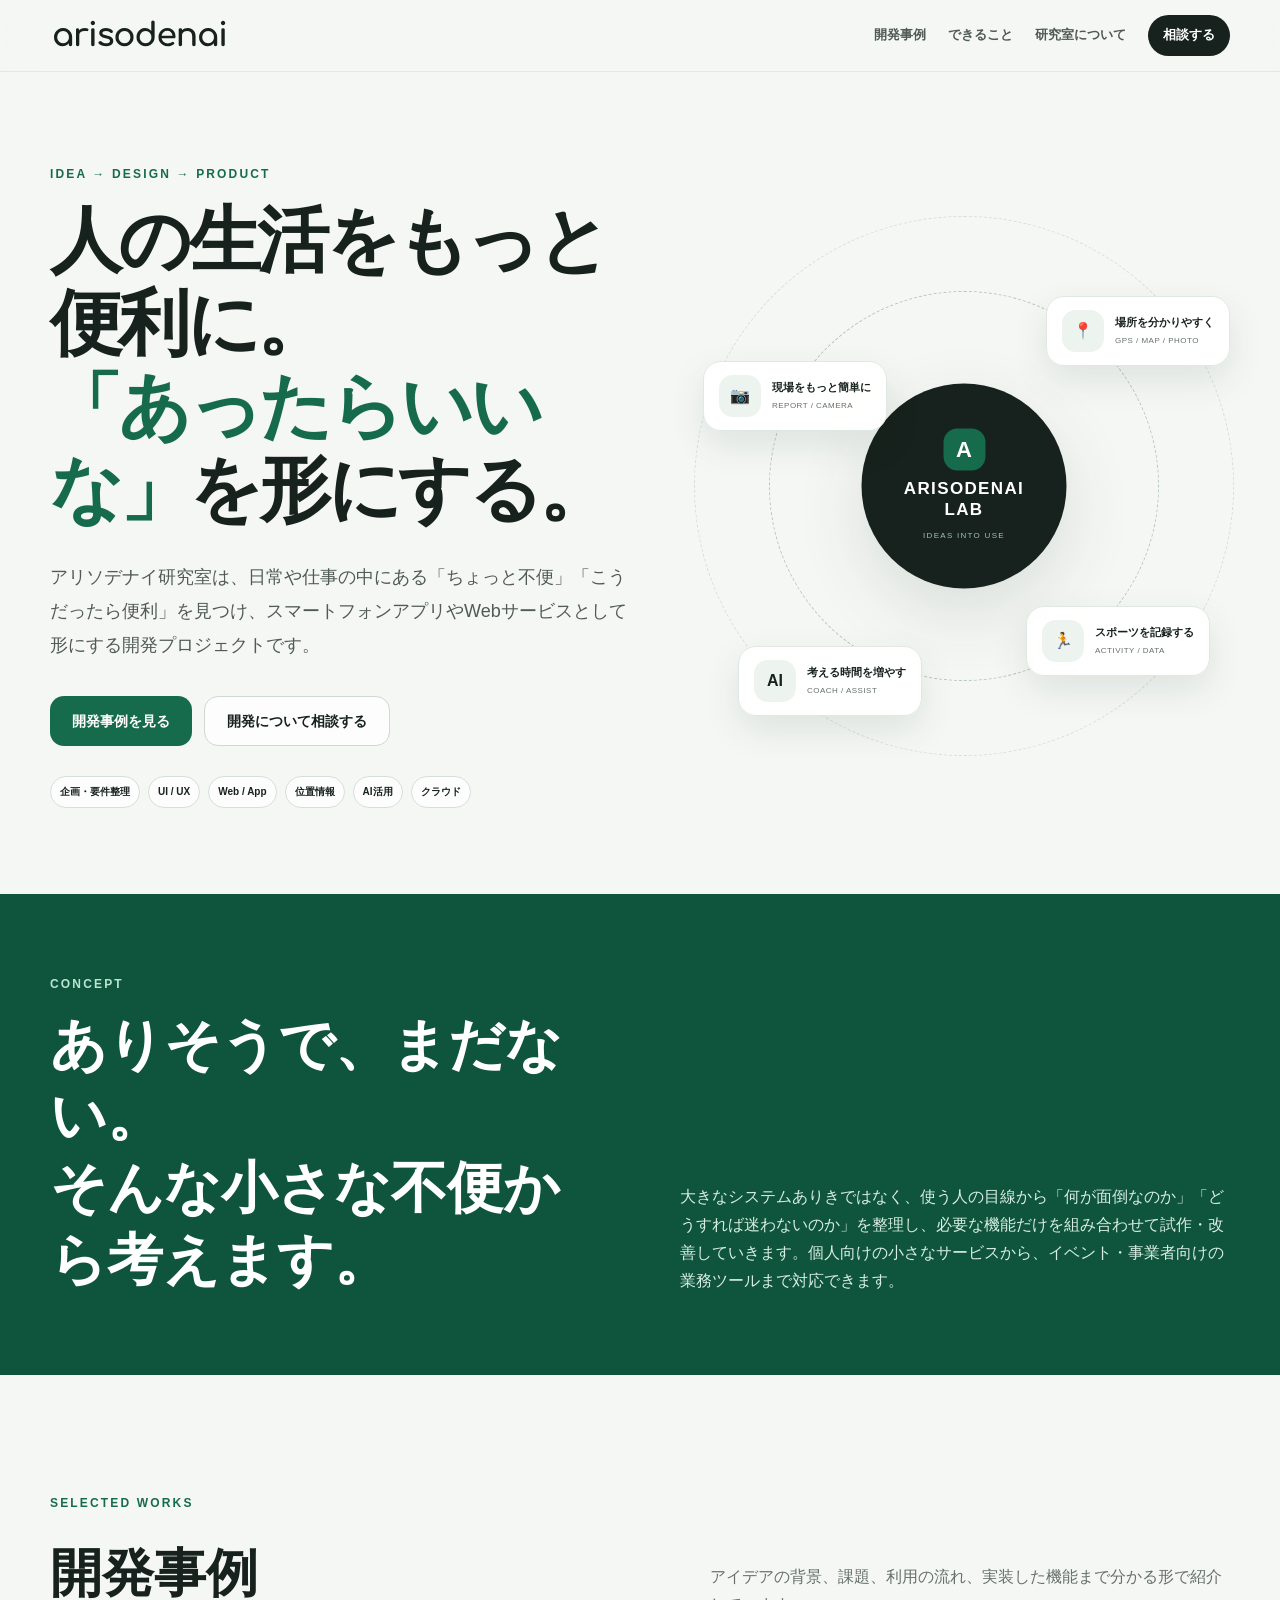
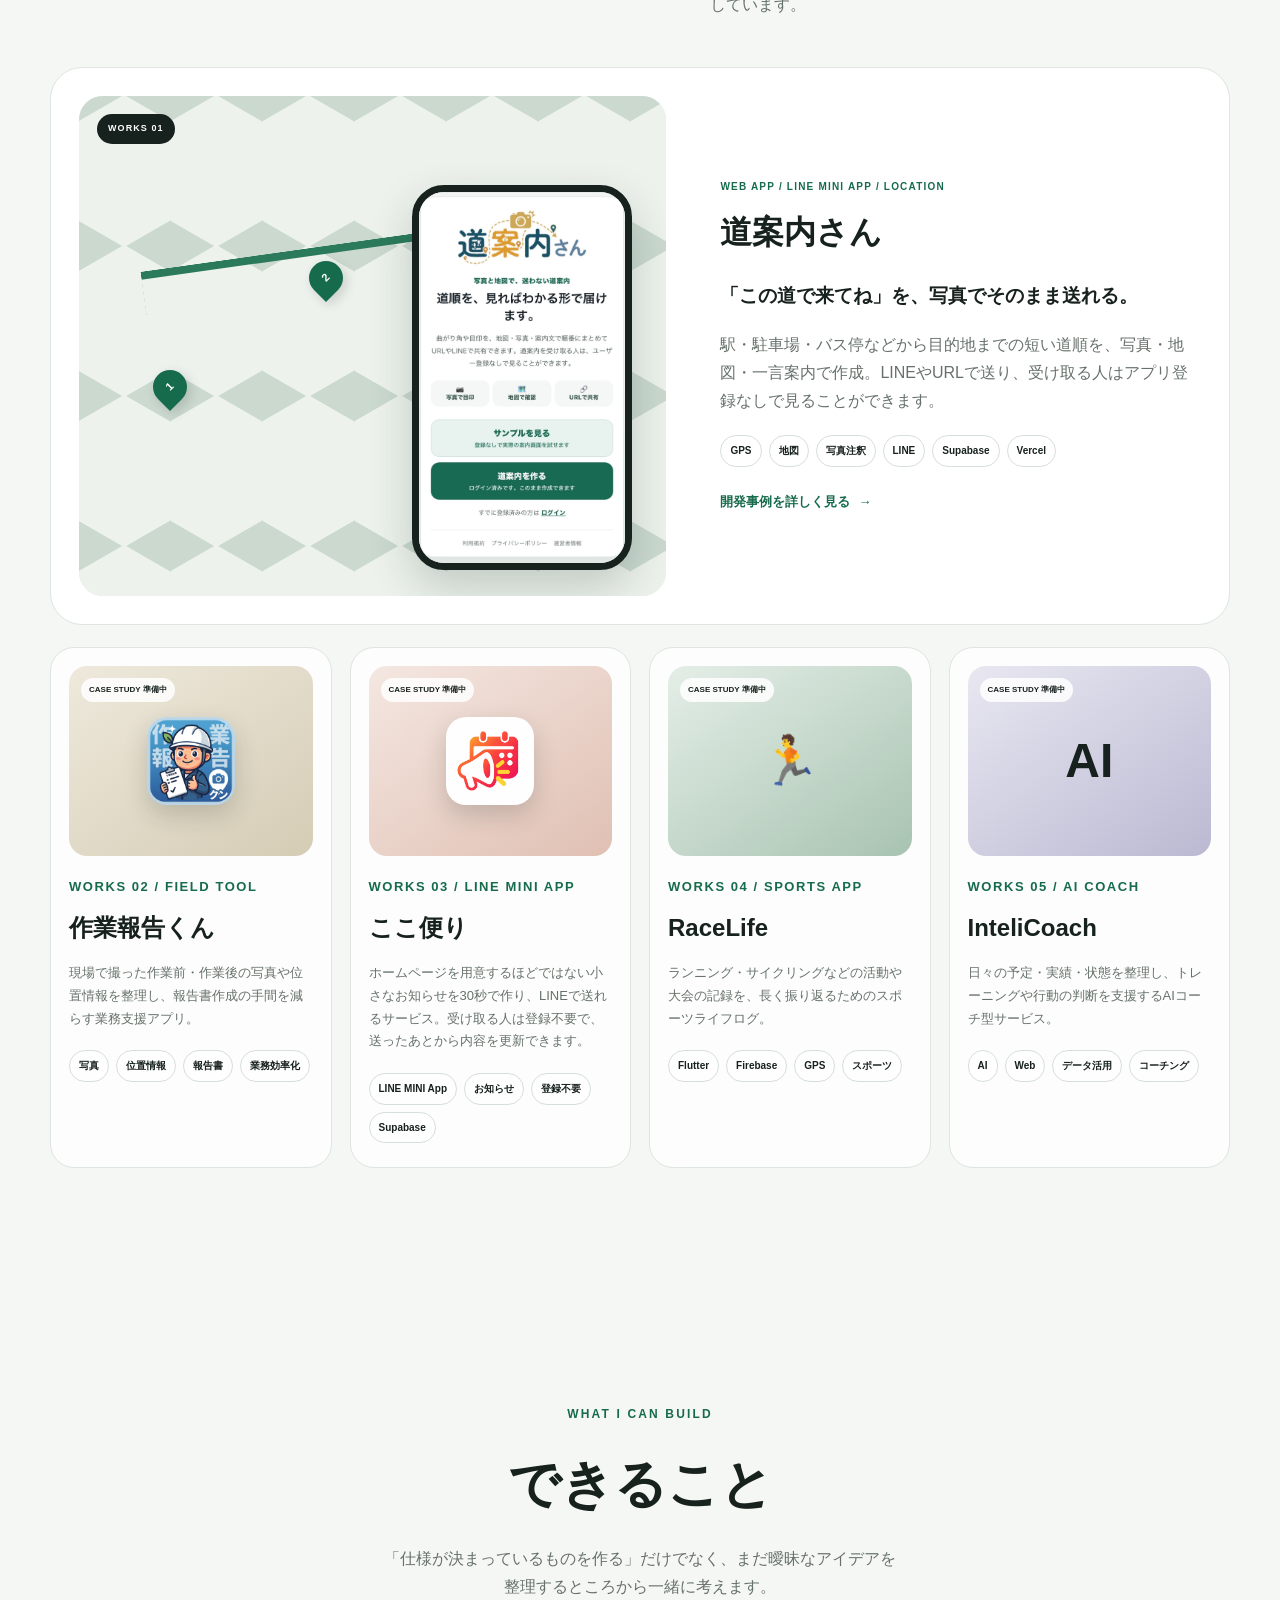
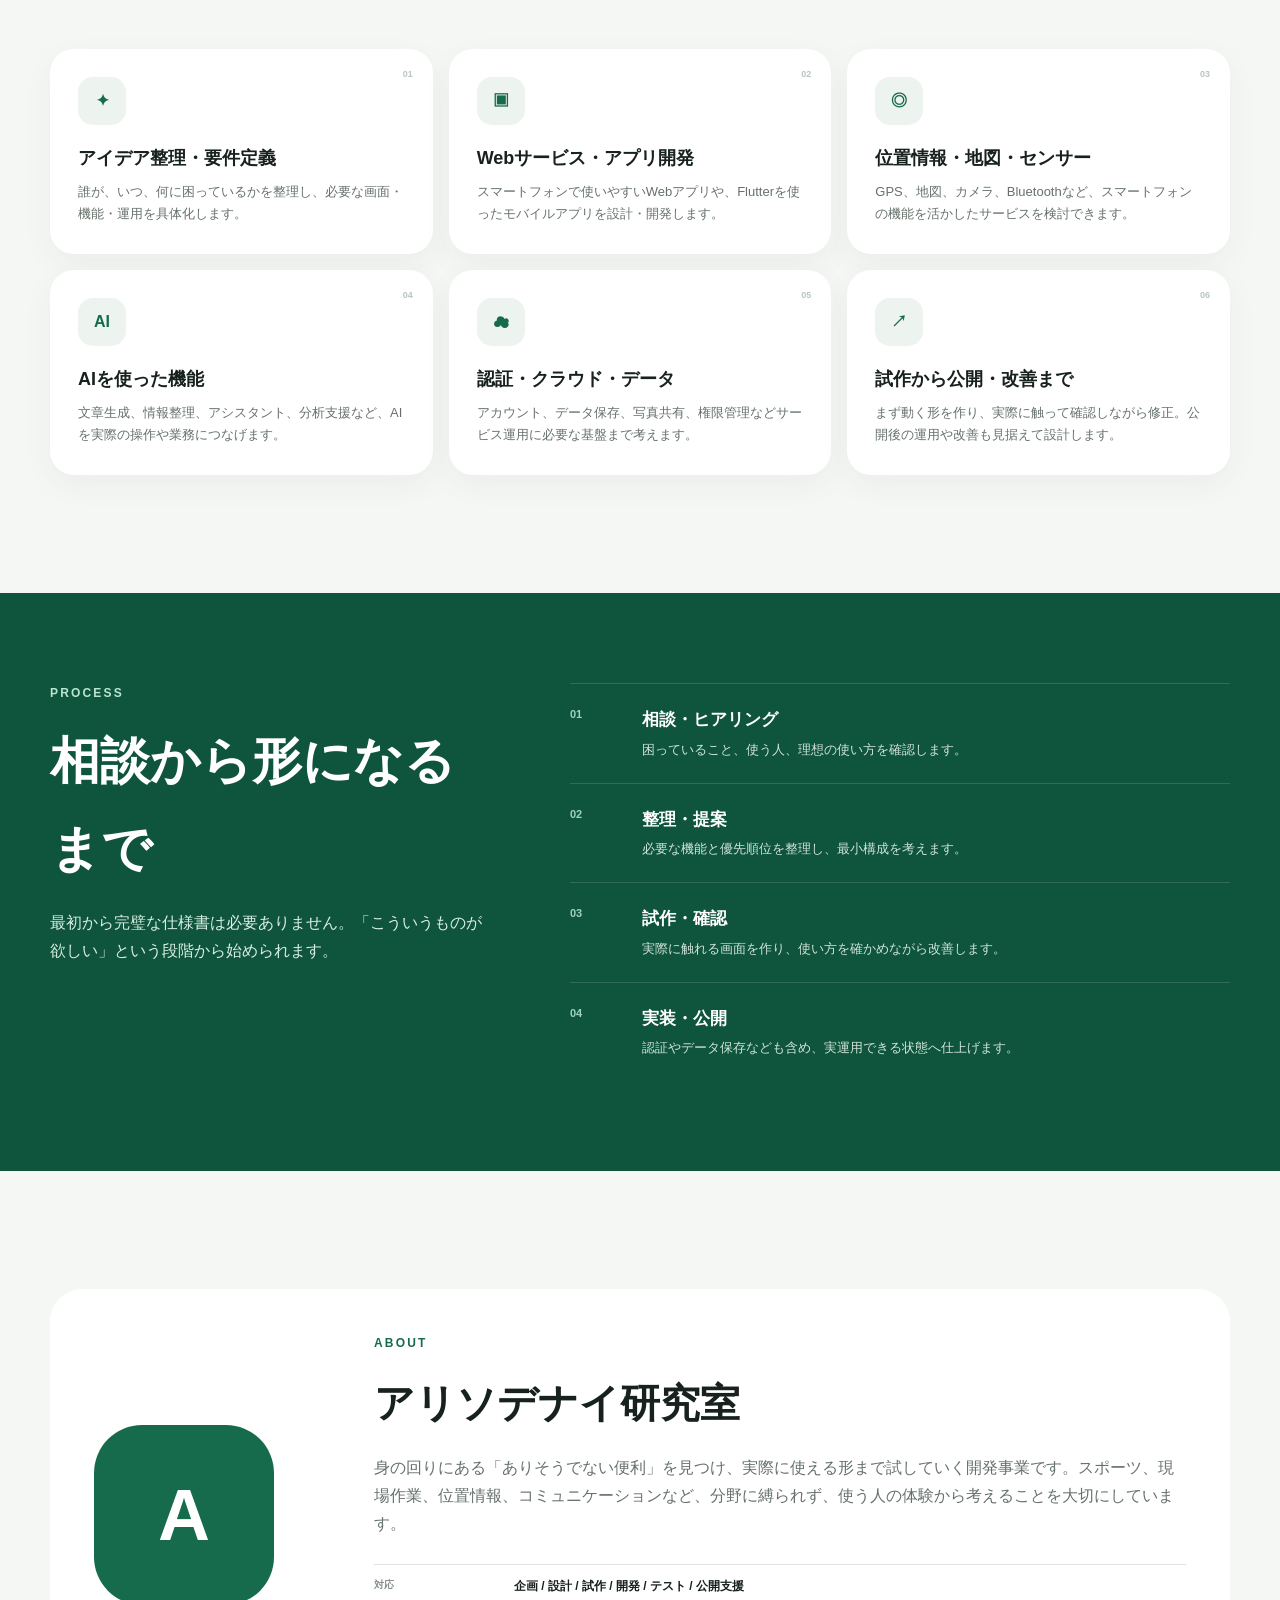
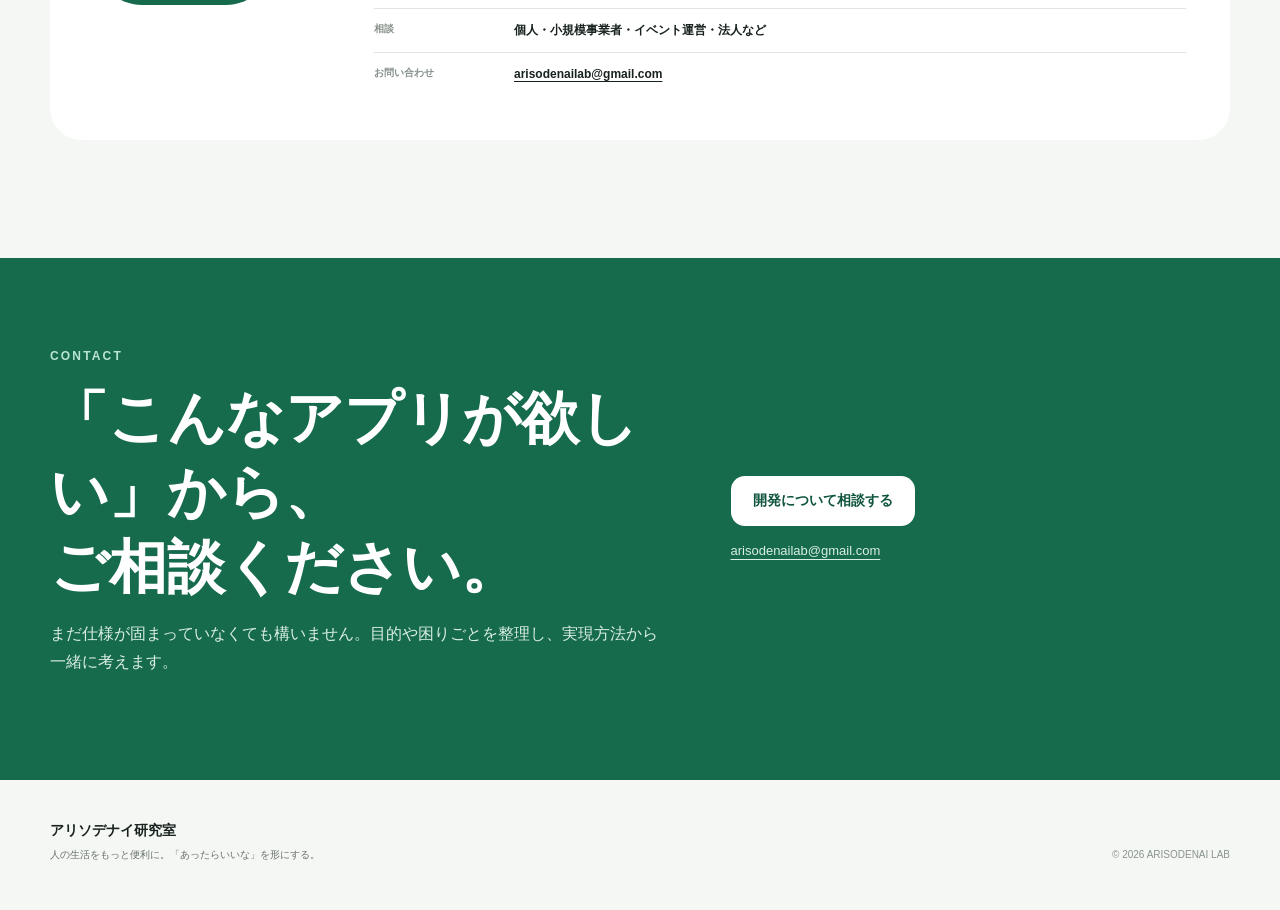
==== index.html @ e3d26f62 "Merge origin/main into feat/works-cocodayori-and-icons-20261014 lab.css の末尾に両PRが追記していたため競合した。どちらも独立し" ====
<!doctype html>
<html lang="ja">
<head>
  <meta charset="utf-8">
  <meta name="viewport" content="width=device-width, initial-scale=1">
  <meta name="description" content="アリソデナイ研究室。人の生活をもっと便利に。『あったらいいな』を形にするアプリ・Webサービス開発。">
  <meta name="theme-color" content="#f5f7f4">
  <title>アリソデナイ研究室｜アプリ・Webサービス開発</title>
  <link rel="stylesheet" href="./lab.css">
</head>
<body>
  <header class="site-header">
    <a class="brand" href="#top" aria-label="アリソデナイ研究室 トップへ">
      <span class="brand-mark" aria-hidden="true">A</span>
      <span class="brand-copy"><strong>アリソデナイ研究室</strong><small>ARISODENAI LAB</small></span>
    </a>
    <nav class="site-nav" aria-label="ページ内ナビゲーション">
      <a href="#works">開発事例</a>
      <a href="#services">できること</a>
      <a href="#about">研究室について</a>
      <a class="nav-cta" href="mailto:arisodenailab@gmail.com">相談する</a>
    </nav>
  </header>

  <main id="top">
    <section class="hero shell">
      <div class="hero-copy">
        <p class="eyebrow">IDEA → DESIGN → PRODUCT</p>
        <h1>人の生活をもっと便利に。<br><span>「あったらいいな」</span>を形にする。</h1>
        <p class="lead">アリソデナイ研究室は、日常や仕事の中にある「ちょっと不便」「こうだったら便利」を見つけ、スマートフォンアプリやWebサービスとして形にする開発プロジェクトです。</p>
        <div class="hero-actions">
          <a class="button primary" href="#works">開発事例を見る</a>
          <a class="button secondary" href="mailto:arisodenailab@gmail.com">開発について相談する</a>
        </div>
        <div class="hero-points" aria-label="対応領域">
          <span>企画・要件整理</span><span>UI / UX</span><span>Web / App</span><span>位置情報</span><span>AI活用</span><span>クラウド</span>
        </div>
      </div>

      <div class="hero-lab" aria-label="開発テーマのイメージ">
        <div class="orbit orbit-one"></div><div class="orbit orbit-two"></div>
        <div class="lab-core"><span>A</span><strong>ARISODENAI<br>LAB</strong><small>IDEAS INTO USE</small></div>
        <div class="idea-card card-one"><span>📍</span><div><strong>場所を分かりやすく</strong><small>GPS / MAP / PHOTO</small></div></div>
        <div class="idea-card card-two"><span>📷</span><div><strong>現場をもっと簡単に</strong><small>REPORT / CAMERA</small></div></div>
        <div class="idea-card card-three"><span>🏃</span><div><strong>スポーツを記録する</strong><small>ACTIVITY / DATA</small></div></div>
        <div class="idea-card card-four"><span>AI</span><div><strong>考える時間を増やす</strong><small>COACH / ASSIST</small></div></div>
      </div>
    </section>

    <section class="intro-band">
      <div class="shell intro-inner">
        <p class="eyebrow light">CONCEPT</p>
        <div class="intro-grid">
          <h2>ありそうで、まだない。<br>そんな小さな不便から考えます。</h2>
          <p>大きなシステムありきではなく、使う人の目線から「何が面倒なのか」「どうすれば迷わないのか」を整理し、必要な機能だけを組み合わせて試作・改善していきます。個人向けの小さなサービスから、イベント・事業者向けの業務ツールまで対応できます。</p>
        </div>
      </div>
    </section>

    <section class="works shell" id="works">
      <div class="section-heading">
        <div><p class="eyebrow">SELECTED WORKS</p><h2>開発事例</h2></div>
        <p>アイデアの背景、課題、利用の流れ、実装した機能まで分かる形で紹介しています。</p>
      </div>

      <article class="featured-work">
        <a class="featured-visual" href="./portfolio.html" aria-label="道案内さんの開発事例を見る">
          <div class="map-grid"></div>
          <div class="route-path"></div>
          <span class="route-pin pin-a">1</span><span class="route-pin pin-b">2</span><span class="route-pin pin-c">3</span>
          <div class="feature-phone feature-phone-shot">
            <img src="./images/michiansan-top.jpg" alt="道案内さんのトップページ。写真と地図で道順を共有できることを紹介し、サンプルを見る・道案内を作るボタンが並んでいる" loading="lazy" width="1175" height="2000">
          </div>
          <span class="work-badge">WORKS 01</span>
        </a>
        <div class="featured-copy">
          <p class="work-type">WEB APP / LINE MINI APP / LOCATION</p>
          <h3>道案内さん</h3>
          <p class="work-catch">「この道で来てね」を、写真でそのまま送れる。</p>
          <p>駅・駐車場・バス停などから目的地までの短い道順を、写真・地図・一言案内で作成。LINEやURLで送り、受け取る人はアプリ登録なしで見ることができます。</p>
          <div class="work-tags"><span>GPS</span><span>地図</span><span>写真注釈</span><span>LINE</span><span>Supabase</span><span>Vercel</span></div>
          <a class="text-link" href="./portfolio.html">開発事例を詳しく見る <span>→</span></a>
        </div>
      </article>

      <div class="works-grid">
        <article class="work-card">
          <div class="work-card-visual report"><img class="work-icon" src="./images/sagyouhoukokukun-icon.jpg" alt="作業報告くんのアプリアイコン。ヘルメットをかぶった作業員が作業報告書を持っているイラスト" loading="lazy" width="1024" height="1024"><span class="status">CASE STUDY 準備中</span></div>
          <p class="work-no">WORKS 02 / FIELD TOOL</p>
          <h3>作業報告くん</h3>
          <p>現場で撮った作業前・作業後の写真や位置情報を整理し、報告書作成の手間を減らす業務支援アプリ。</p>
          <div class="work-tags"><span>写真</span><span>位置情報</span><span>報告書</span><span>業務効率化</span></div>
        </article>

        <article class="work-card">
          <div class="work-card-visual notice"><img class="work-icon" src="./images/cocodayori-icon.webp" alt="ここ便りのアプリアイコン。カレンダーと拡声器を組み合わせたマーク" loading="lazy" width="1254" height="1254"><span class="status">CASE STUDY 準備中</span></div>
          <p class="work-no">WORKS 03 / LINE MINI APP</p>
          <h3>ここ便り</h3>
          <p>ホームページを用意するほどではない小さなお知らせを30秒で作り、LINEで送れるサービス。受け取る人は登録不要で、送ったあとから内容を更新できます。</p>
          <div class="work-tags"><span>LINE MINI App</span><span>お知らせ</span><span>登録不要</span><span>Supabase</span></div>
        </article>

        <article class="work-card">
          <div class="work-card-visual sport"><span class="visual-icon">🏃</span><span class="status">CASE STUDY 準備中</span></div>
          <p class="work-no">WORKS 04 / SPORTS APP</p>
          <h3>RaceLife</h3>
          <p>ランニング・サイクリングなどの活動や大会の記録を、長く振り返るためのスポーツライフログ。</p>
          <div class="work-tags"><span>Flutter</span><span>Firebase</span><span>GPS</span><span>スポーツ</span></div>
        </article>

        <article class="work-card">
          <div class="work-card-visual coach"><span class="visual-icon">AI</span><span class="status">CASE STUDY 準備中</span></div>
          <p class="work-no">WORKS 05 / AI COACH</p>
          <h3>InteliCoach</h3>
          <p>日々の予定・実績・状態を整理し、トレーニングや行動の判断を支援するAIコーチ型サービス。</p>
          <div class="work-tags"><span>AI</span><span>Web</span><span>データ活用</span><span>コーチング</span></div>
        </article>
      </div>
    </section>

    <section class="services shell" id="services">
      <div class="section-heading centered"><div><p class="eyebrow">WHAT I CAN BUILD</p><h2>できること</h2></div><p>「仕様が決まっているものを作る」だけでなく、まだ曖昧なアイデアを整理するところから一緒に考えます。</p></div>
      <div class="service-grid">
        <article><span class="service-no">01</span><div class="service-icon">✦</div><h3>アイデア整理・要件定義</h3><p>誰が、いつ、何に困っているかを整理し、必要な画面・機能・運用を具体化します。</p></article>
        <article><span class="service-no">02</span><div class="service-icon">▣</div><h3>Webサービス・アプリ開発</h3><p>スマートフォンで使いやすいWebアプリや、Flutterを使ったモバイルアプリを設計・開発します。</p></article>
        <article><span class="service-no">03</span><div class="service-icon">◎</div><h3>位置情報・地図・センサー</h3><p>GPS、地図、カメラ、Bluetoothなど、スマートフォンの機能を活かしたサービスを検討できます。</p></article>
        <article><span class="service-no">04</span><div class="service-icon">AI</div><h3>AIを使った機能</h3><p>文章生成、情報整理、アシスタント、分析支援など、AIを実際の操作や業務につなげます。</p></article>
        <article><span class="service-no">05</span><div class="service-icon">☁</div><h3>認証・クラウド・データ</h3><p>アカウント、データ保存、写真共有、権限管理などサービス運用に必要な基盤まで考えます。</p></article>
        <article><span class="service-no">06</span><div class="service-icon">↗</div><h3>試作から公開・改善まで</h3><p>まず動く形を作り、実際に触って確認しながら修正。公開後の運用や改善も見据えて設計します。</p></article>
      </div>
    </section>

    <section class="process-band">
      <div class="shell process-inner">
        <div class="process-heading"><p class="eyebrow light">PROCESS</p><h2>相談から形になるまで</h2><p>最初から完璧な仕様書は必要ありません。「こういうものが欲しい」という段階から始められます。</p></div>
        <ol class="process-list">
          <li><span>01</span><div><strong>相談・ヒアリング</strong><p>困っていること、使う人、理想の使い方を確認します。</p></div></li>
          <li><span>02</span><div><strong>整理・提案</strong><p>必要な機能と優先順位を整理し、最小構成を考えます。</p></div></li>
          <li><span>03</span><div><strong>試作・確認</strong><p>実際に触れる画面を作り、使い方を確かめながら改善します。</p></div></li>
          <li><span>04</span><div><strong>実装・公開</strong><p>認証やデータ保存なども含め、実運用できる状態へ仕上げます。</p></div></li>
        </ol>
      </div>
    </section>

    <section class="about shell" id="about">
      <div class="about-card">
        <div class="about-mark">A</div>
        <div class="about-copy">
          <p class="eyebrow">ABOUT</p>
          <h2>アリソデナイ研究室</h2>
          <p>身の回りにある「ありそうでない便利」を見つけ、実際に使える形まで試していく開発事業です。スポーツ、現場作業、位置情報、コミュニケーションなど、分野に縛られず、使う人の体験から考えることを大切にしています。</p>
          <dl class="about-meta">
            <div><dt>対応</dt><dd>企画 / 設計 / 試作 / 開発 / テスト / 公開支援</dd></div>
            <div><dt>相談</dt><dd>個人・小規模事業者・イベント運営・法人など</dd></div>
            <div><dt>お問い合わせ</dt><dd><a href="mailto:arisodenailab@gmail.com">arisodenailab@gmail.com</a></dd></div>
          </dl>
        </div>
      </div>
    </section>

    <section class="contact-band">
      <div class="shell contact-inner">
        <div><p class="eyebrow light">CONTACT</p><h2>「こんなアプリが欲しい」から、<br>ご相談ください。</h2><p>まだ仕様が固まっていなくても構いません。目的や困りごとを整理し、実現方法から一緒に考えます。</p></div>
        <div class="contact-actions"><a class="button white" href="mailto:arisodenailab@gmail.com">開発について相談する</a><a class="email" href="mailto:arisodenailab@gmail.com">arisodenailab@gmail.com</a></div>
      </div>
    </section>
  </main>

  <footer class="site-footer shell">
    <div><strong>アリソデナイ研究室</strong><small>人の生活をもっと便利に。「あったらいいな」を形にする。</small></div>
    <p>© 2026 ARISODENAI LAB</p>
  </footer>
  <script>
    window.va = window.va || function () { (window.vaq = window.vaq || []).push(arguments); };
  </script>
  <script defer src="/_vercel/insights/script.js"></script>
  <script defer src="./click-tracking.js"></script>
</body>
</html>
---- lab.css ----
@import url("./lab-base.css");

/* Official Arisodenai wordmark — selected logo 04 (vector) */
.brand{gap:0;min-width:184px;flex-shrink:0}
.brand>.brand-mark,.brand>.brand-copy{display:none}
.brand::before{content:"";display:block;width:180px;height:41px;background:url("./assets/arisodenai-logo-04.svg") left center/contain no-repeat}

@media(max-width:640px){
  .brand{min-width:145px}
  .brand::before{width:145px;height:33px}
}

/* WORKS 01 の端末枠に、道案内さんの実際のトップ画面を入れる。
   枠（.feature-phone のベゼル・角丸・影）は既存のまま使う。 */
.feature-phone-shot img{display:block;width:100%;height:100%;object-fit:cover;object-position:center top}

/* 開発事例カード：絵文字ではなく実際のアプリアイコンを置く */
.work-card-visual.notice{background:linear-gradient(145deg,#f4e7e1,#e0c0b3)}
.work-icon{width:88px;height:88px;border-radius:20px;object-fit:cover;box-shadow:0 10px 24px rgba(23,33,29,.18);background:#fff}
/* 4件になると既定の3列では3+1に割れるため、広い画面では1行に揃える。
   980px以下は lab-base.css 側の 2列 / 1列をそのまま使う。 */
@media(min-width:981px){
  .works-grid{grid-template-columns:repeat(4,1fr)}
}
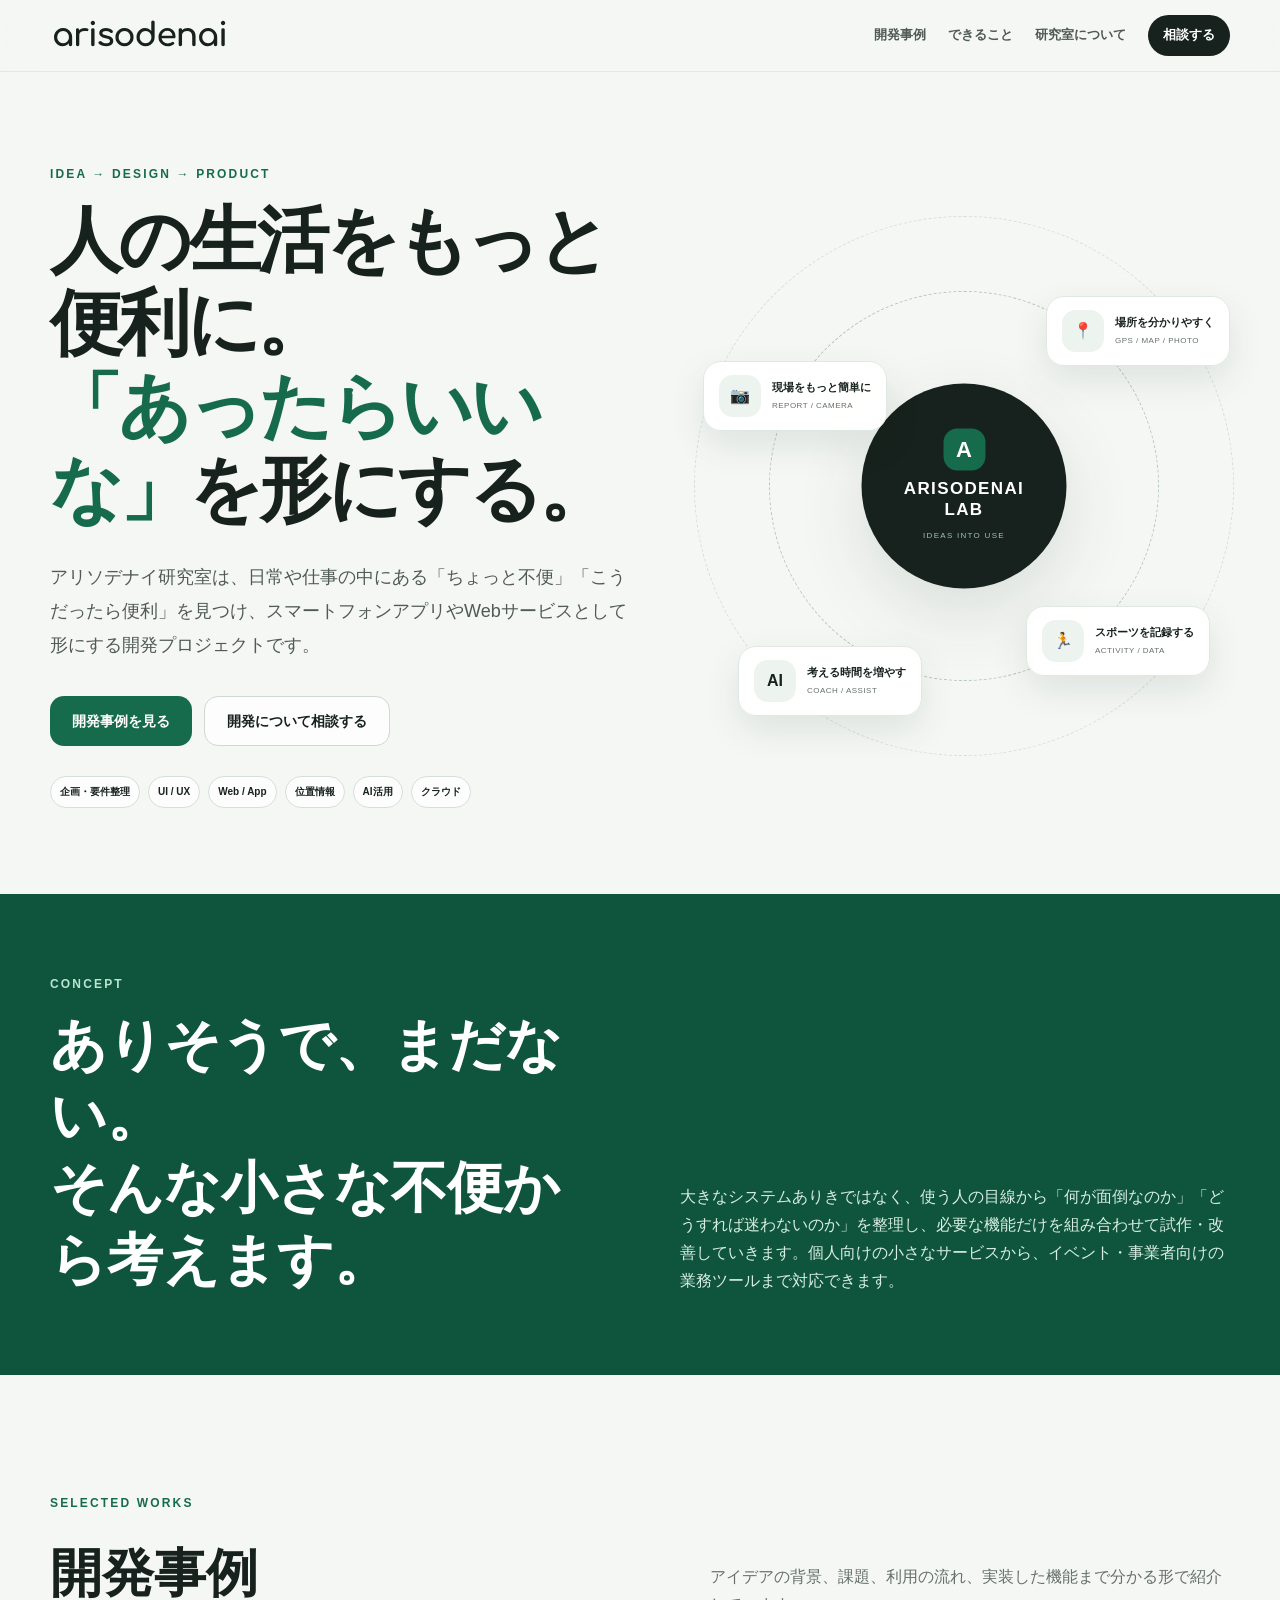
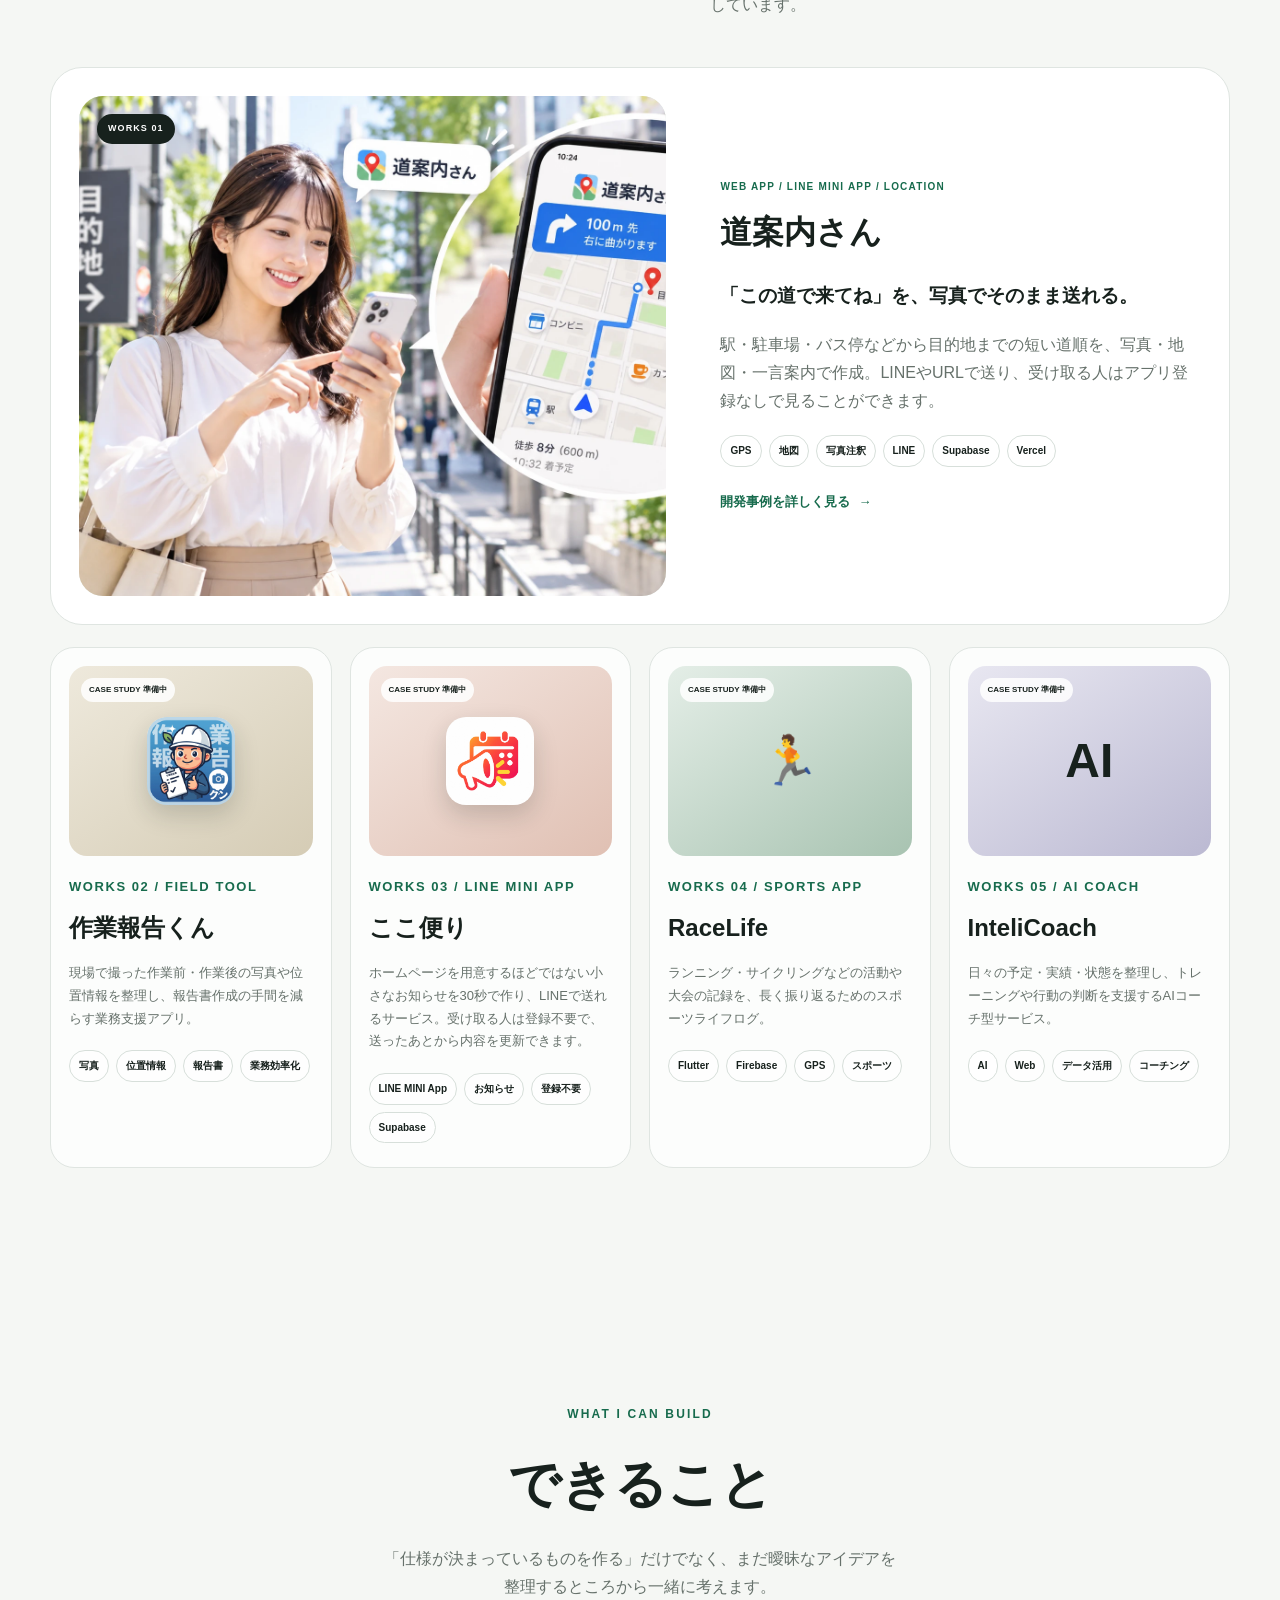
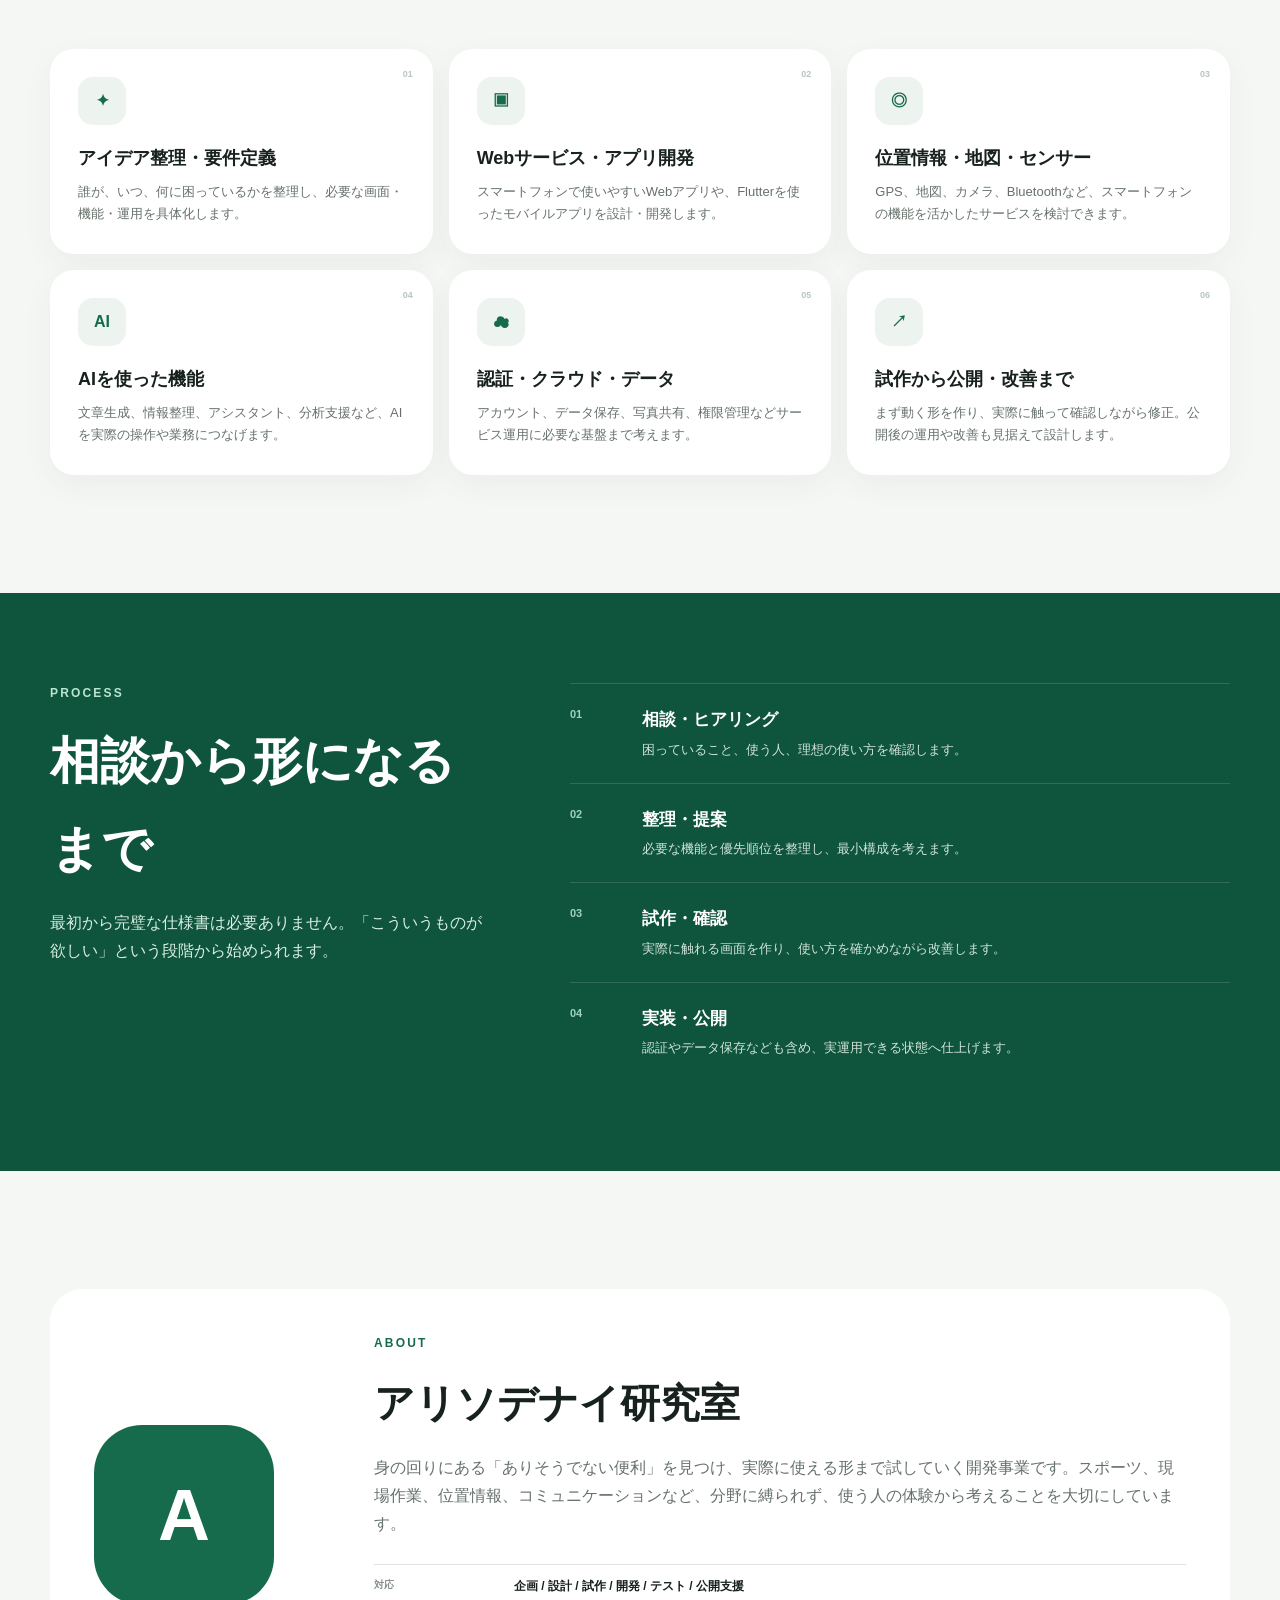
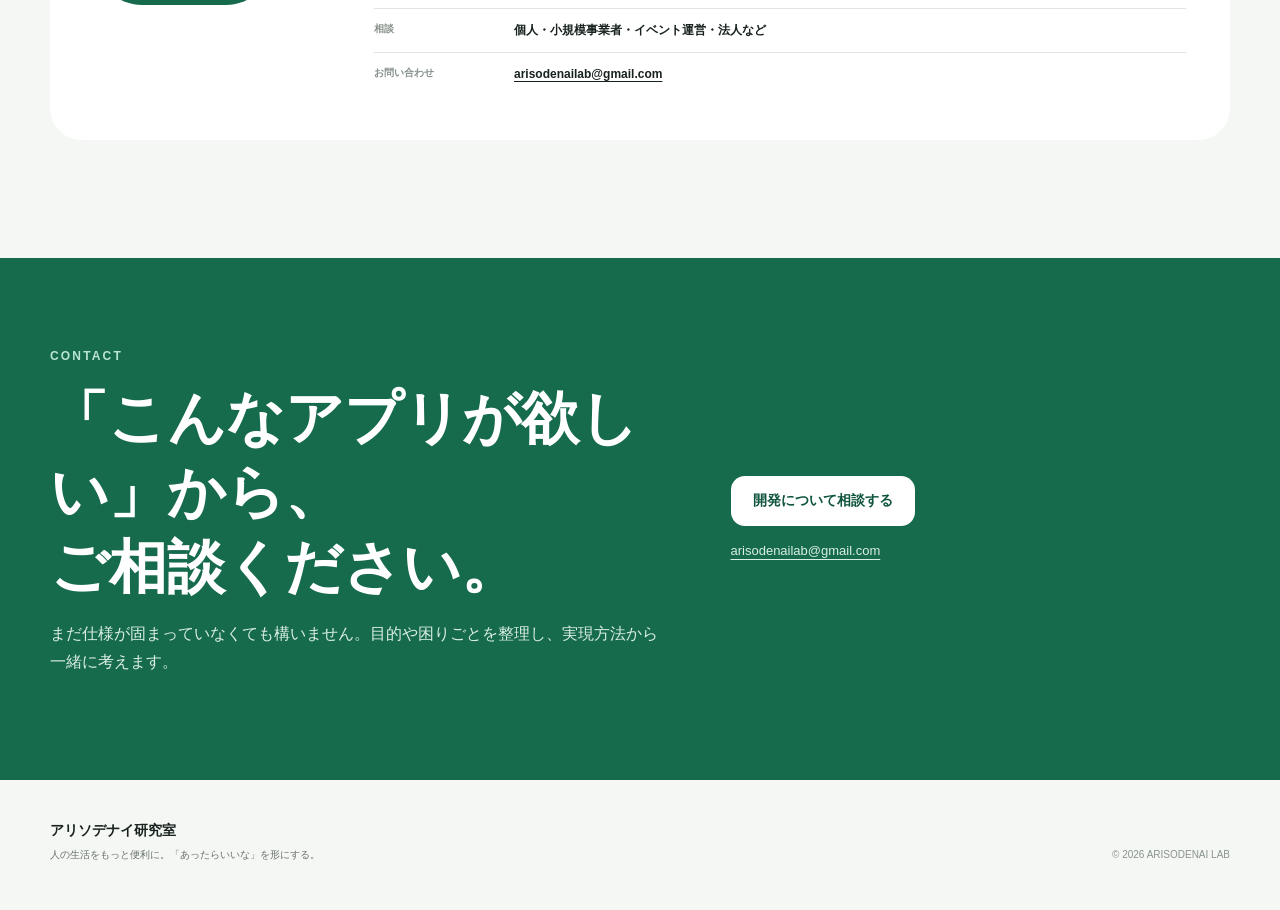
==== commit ba7cfbe1: "feat: index の WORKS 01 をイメージ写真に、portfolio のヒーローを実画面に - index.html  WORKS 01 の視覚面（地図模様・ルートピン・端末モック）を " ====
--- a/index.html
+++ b/index.html
@@ -65,12 +65,7 @@
 
       <article class="featured-work">
         <a class="featured-visual" href="./portfolio.html" aria-label="道案内さんの開発事例を見る">
-          <div class="map-grid"></div>
-          <div class="route-path"></div>
-          <span class="route-pin pin-a">1</span><span class="route-pin pin-b">2</span><span class="route-pin pin-c">3</span>
-          <div class="feature-phone feature-phone-shot">
-            <img src="./images/michiansan-top.jpg" alt="道案内さんのトップページ。写真と地図で道順を共有できることを紹介し、サンプルを見る・道案内を作るボタンが並んでいる" loading="lazy" width="1175" height="2000">
-          </div>
+          <img class="featured-photo" src="./images/michiansan-hero.webp" alt="スマートフォンで道案内さんを見ながら街を歩く様子。画面に目的地までの道順が表示されている" loading="lazy" width="1448" height="1086">
           <span class="work-badge">WORKS 01</span>
         </a>
         <div class="featured-copy">
--- a/lab.css
+++ b/lab.css
@@ -10,9 +10,9 @@
   .brand::before{width:145px;height:33px}
 }
 
-/* WORKS 01 の端末枠に、道案内さんの実際のトップ画面を入れる。
-   枠（.feature-phone のベゼル・角丸・影）は既存のまま使う。 */
-.feature-phone-shot img{display:block;width:100%;height:100%;object-fit:cover;object-position:center top}
+/* WORKS 01 の視覚面はイメージ写真を敷く。
+   枠（.featured-visual の角丸と切り抜き）と WORKS 01 バッジは既存のまま。 */
+.featured-photo{position:absolute;inset:0;width:100%;height:100%;object-fit:cover;object-position:center}
 
 /* 開発事例カード：絵文字ではなく実際のアプリアイコンを置く */
 .work-card-visual.notice{background:linear-gradient(145deg,#f4e7e1,#e0c0b3)}
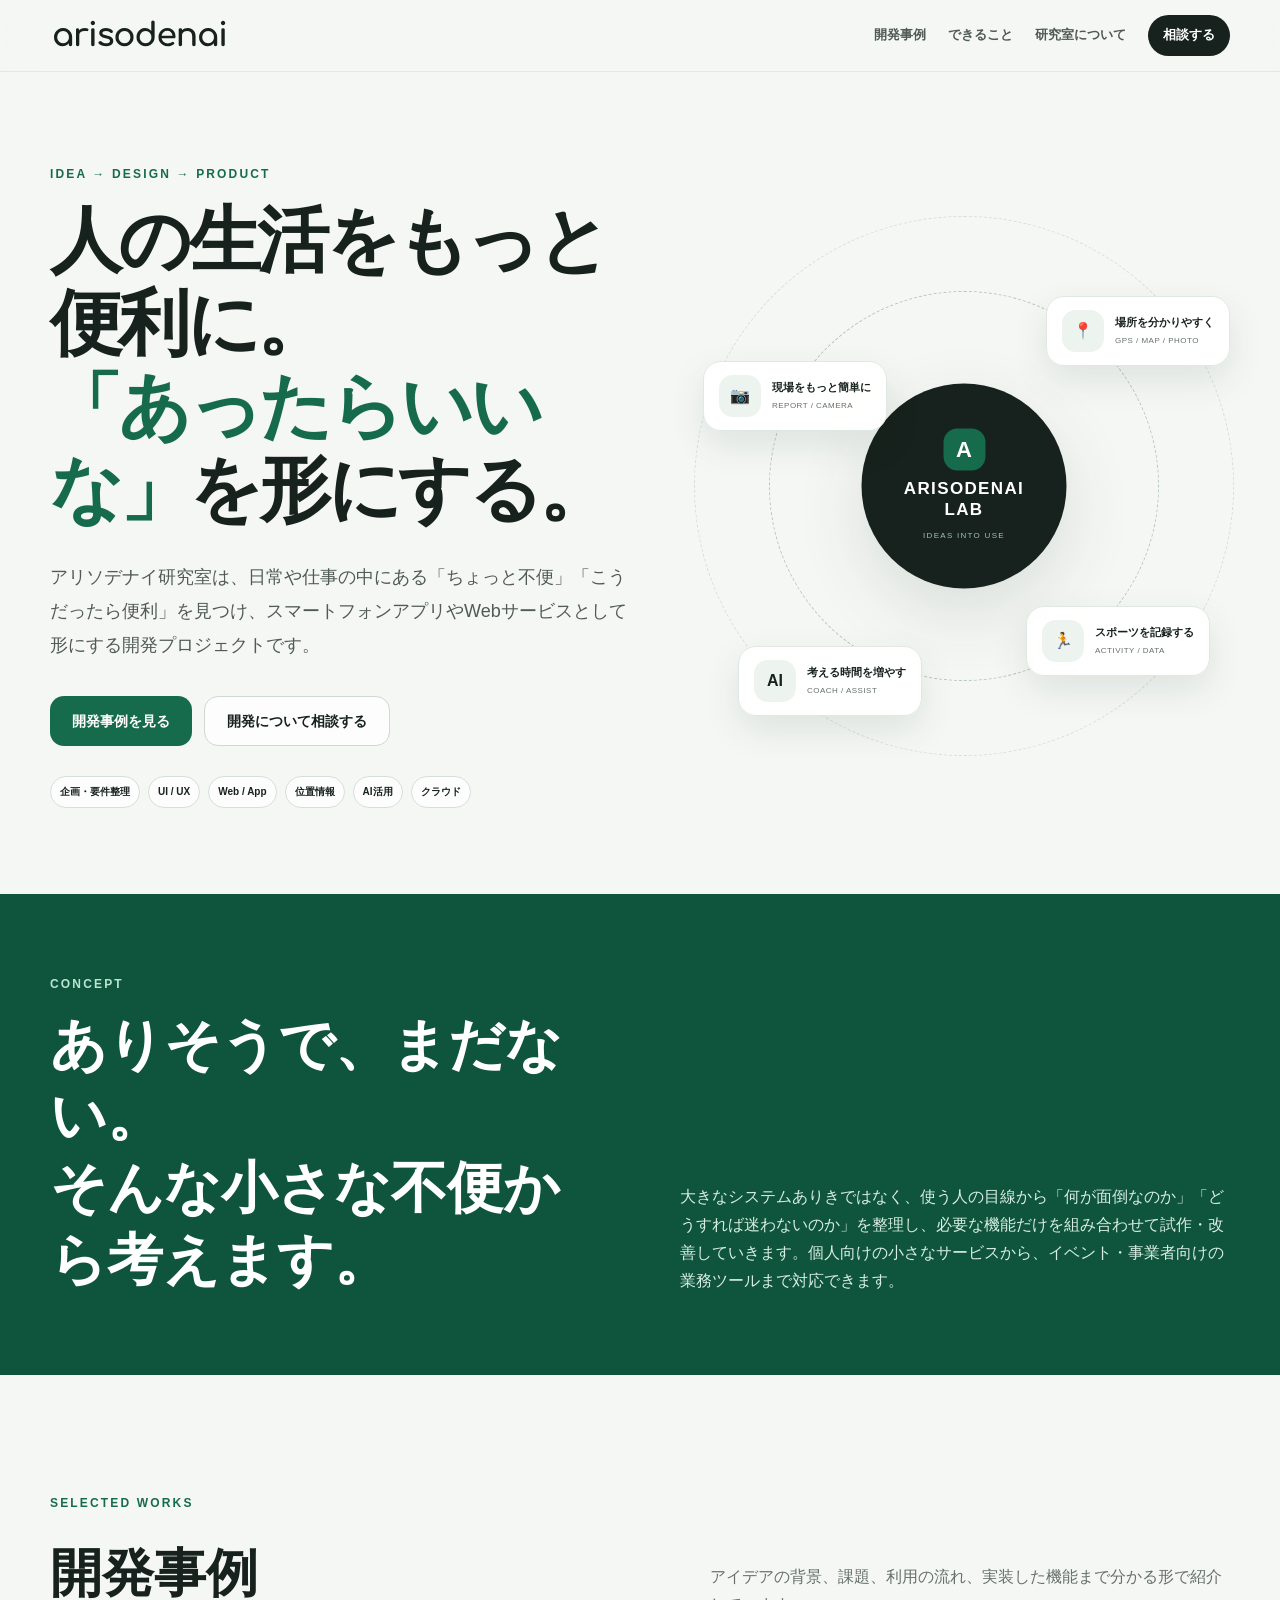
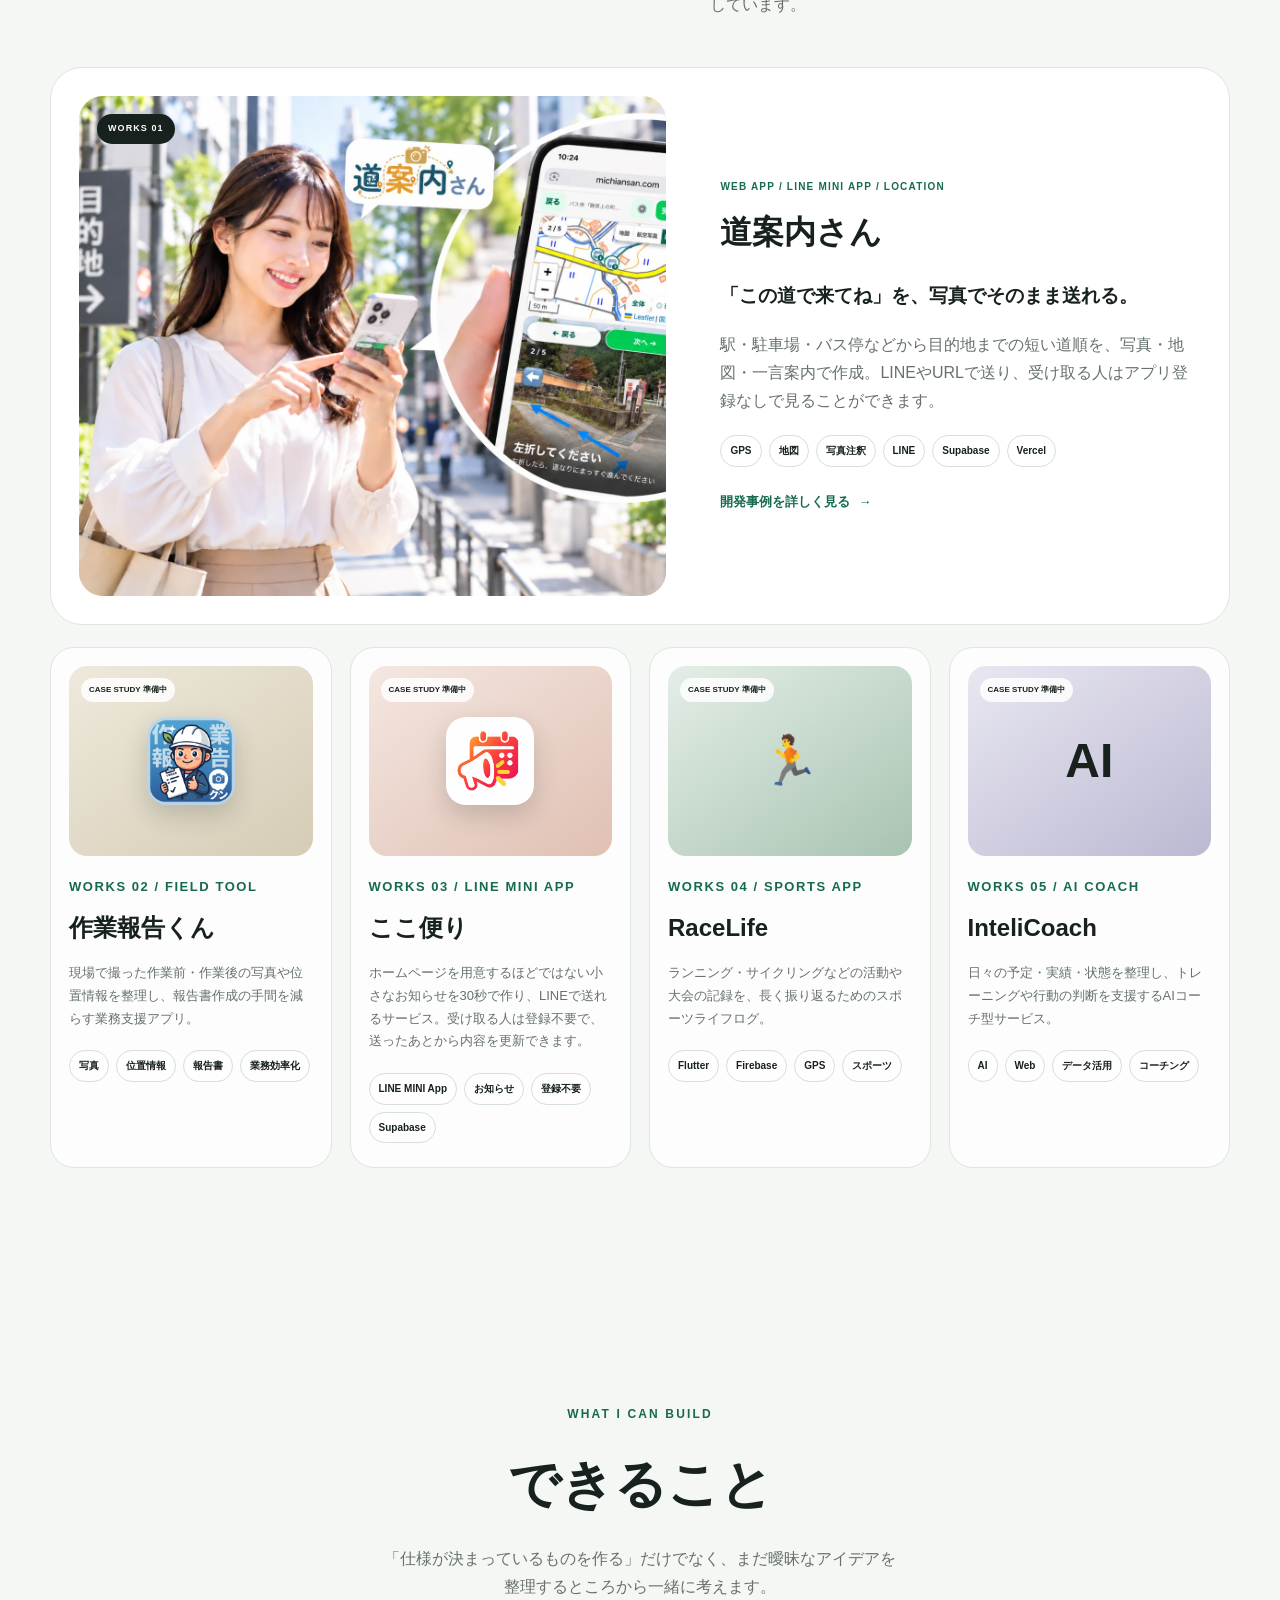
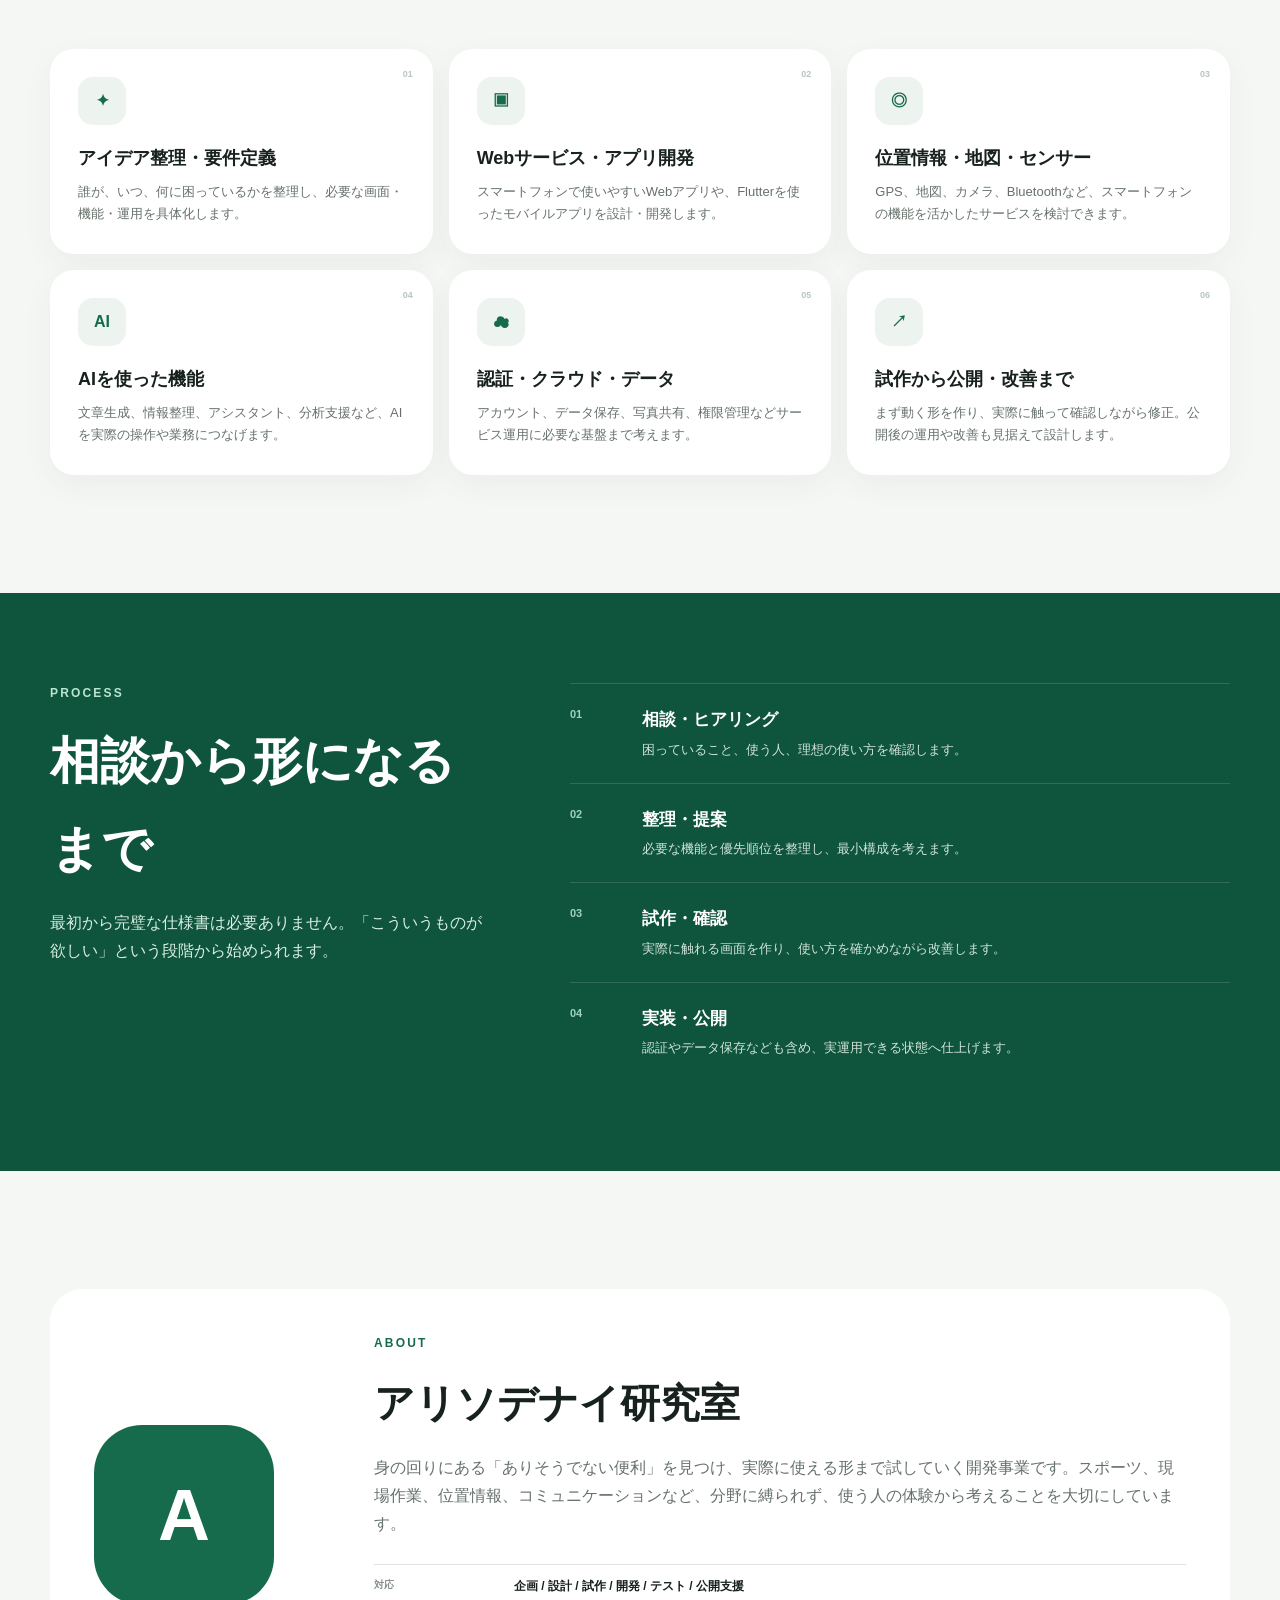
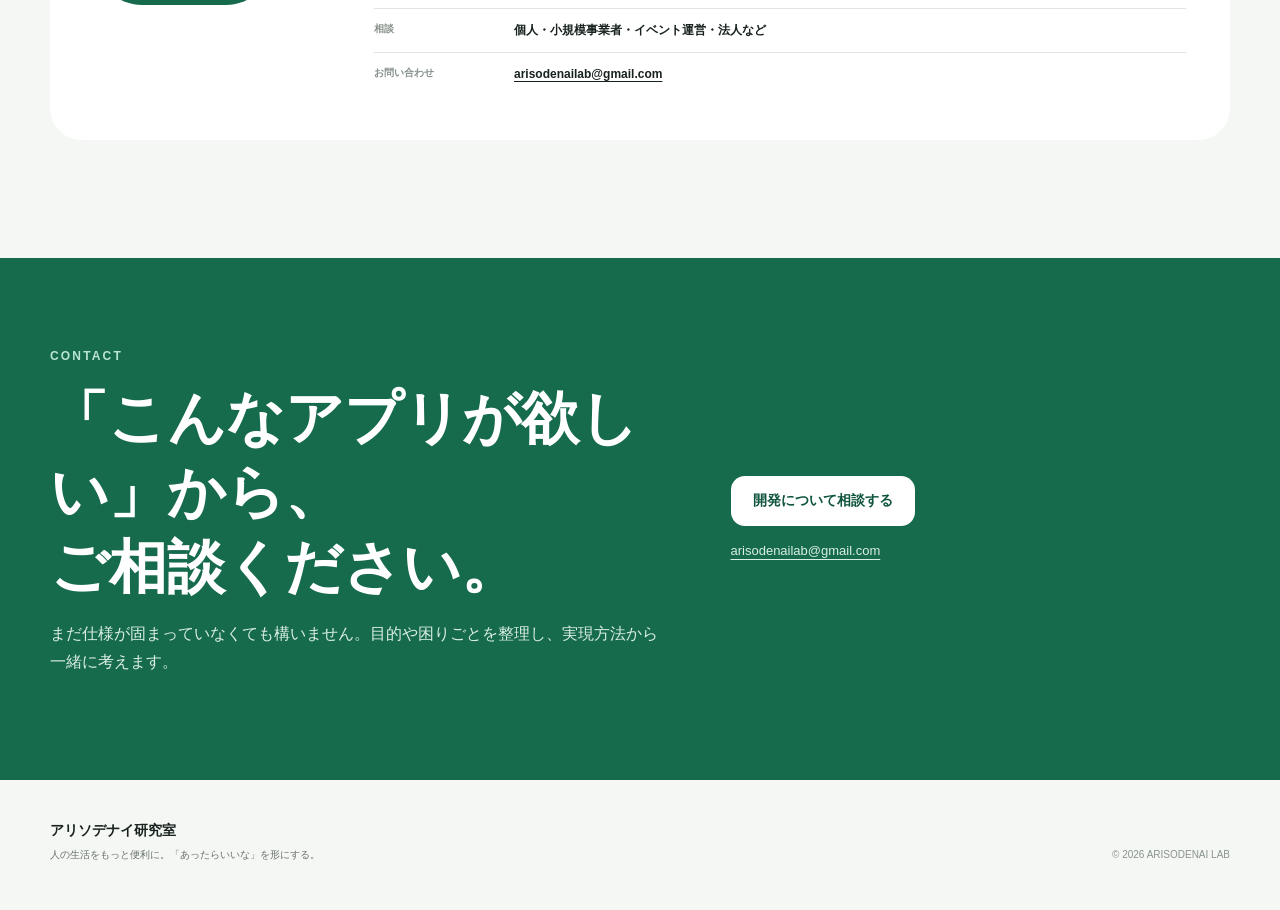
==== commit bc7481a9: "feat(index): WORKS 01 のイメージ写真を実画面入りのものへ差し替え 写真内の端末に映る画面を、実際の道案内さんの案内画面（2/5・地図＋現地写真＋ 「左折してください」）に差し替え" ====
--- a/index.html
+++ b/index.html
@@ -65,7 +65,7 @@
 
       <article class="featured-work">
         <a class="featured-visual" href="./portfolio.html" aria-label="道案内さんの開発事例を見る">
-          <img class="featured-photo" src="./images/michiansan-hero.webp" alt="スマートフォンで道案内さんを見ながら街を歩く様子。画面に目的地までの道順が表示されている" loading="lazy" width="1448" height="1086">
+          <img class="featured-photo" src="./images/michiansan-hero.webp" alt="スマートフォンで道案内さんを見ながら街を歩く様子。画面には地図と現地写真、「左折してください」の案内が表示されている" loading="lazy" width="1448" height="1086">
           <span class="work-badge">WORKS 01</span>
         </a>
         <div class="featured-copy">
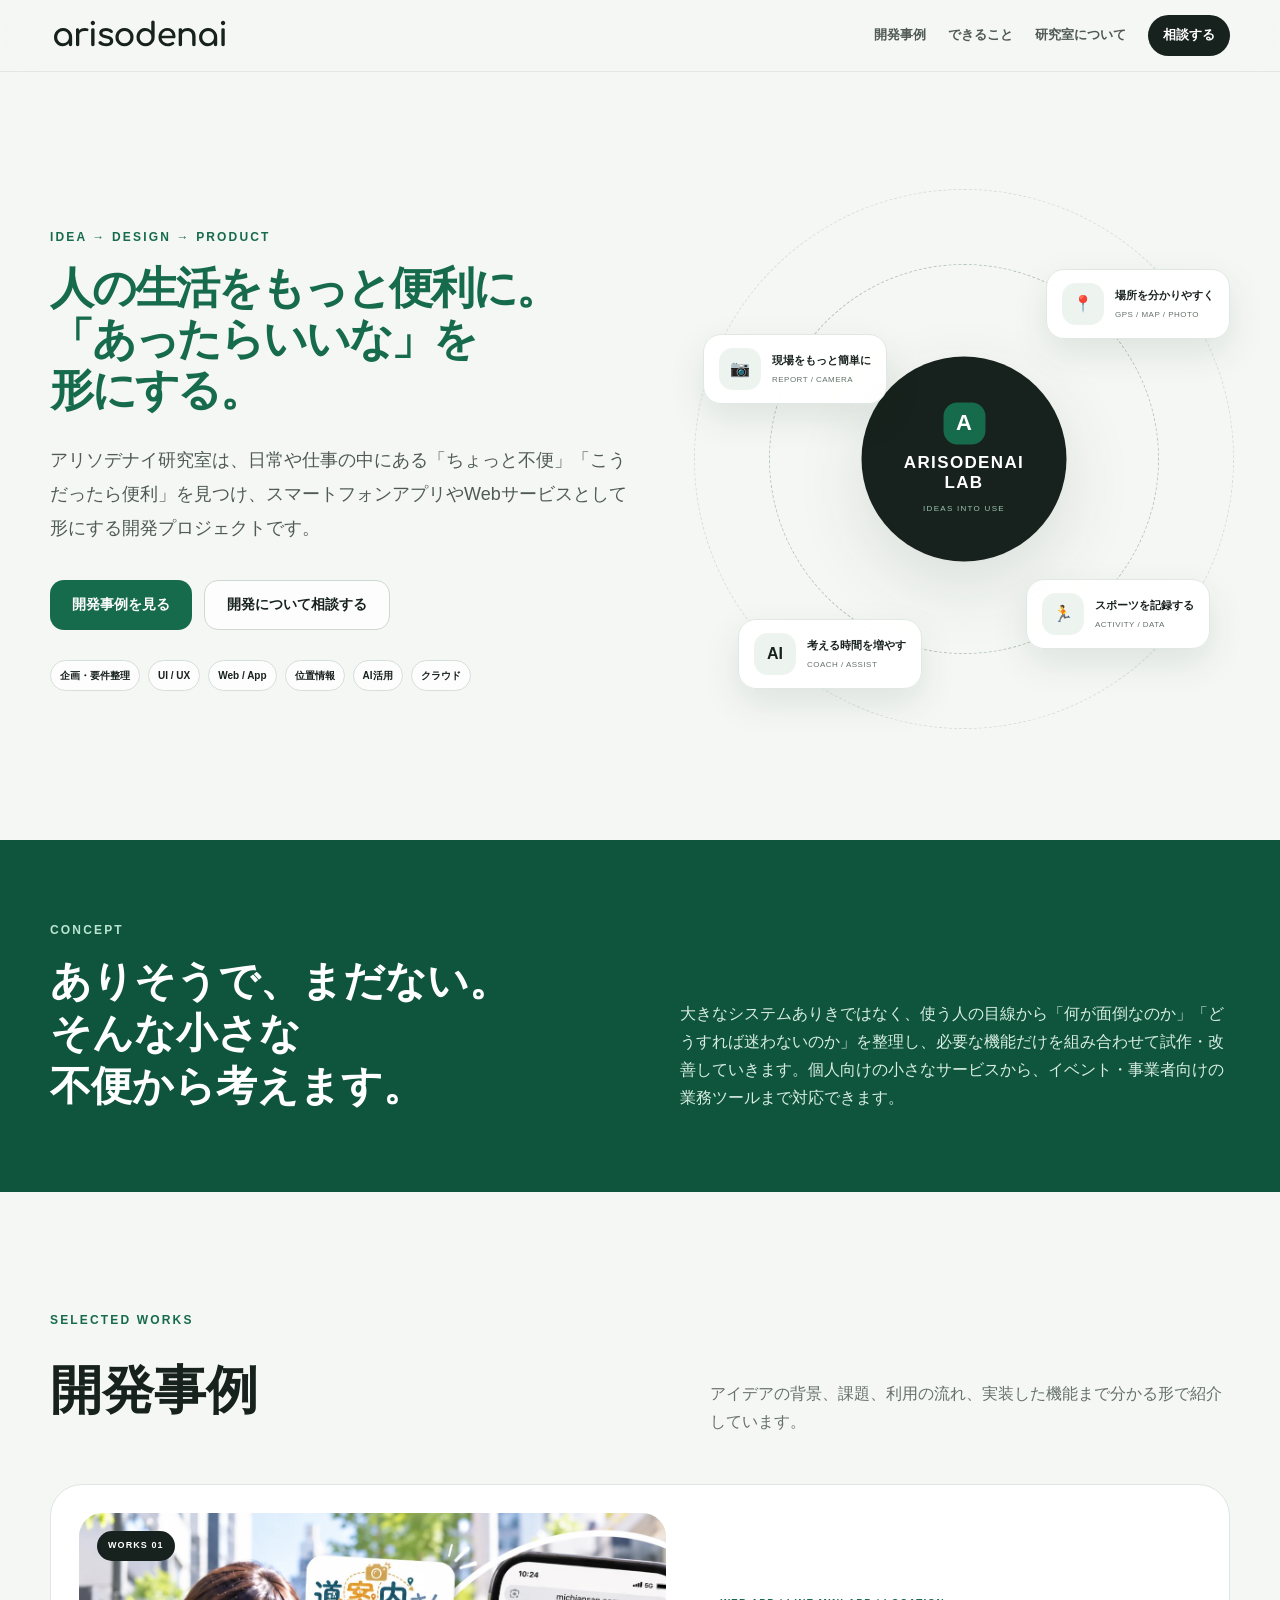
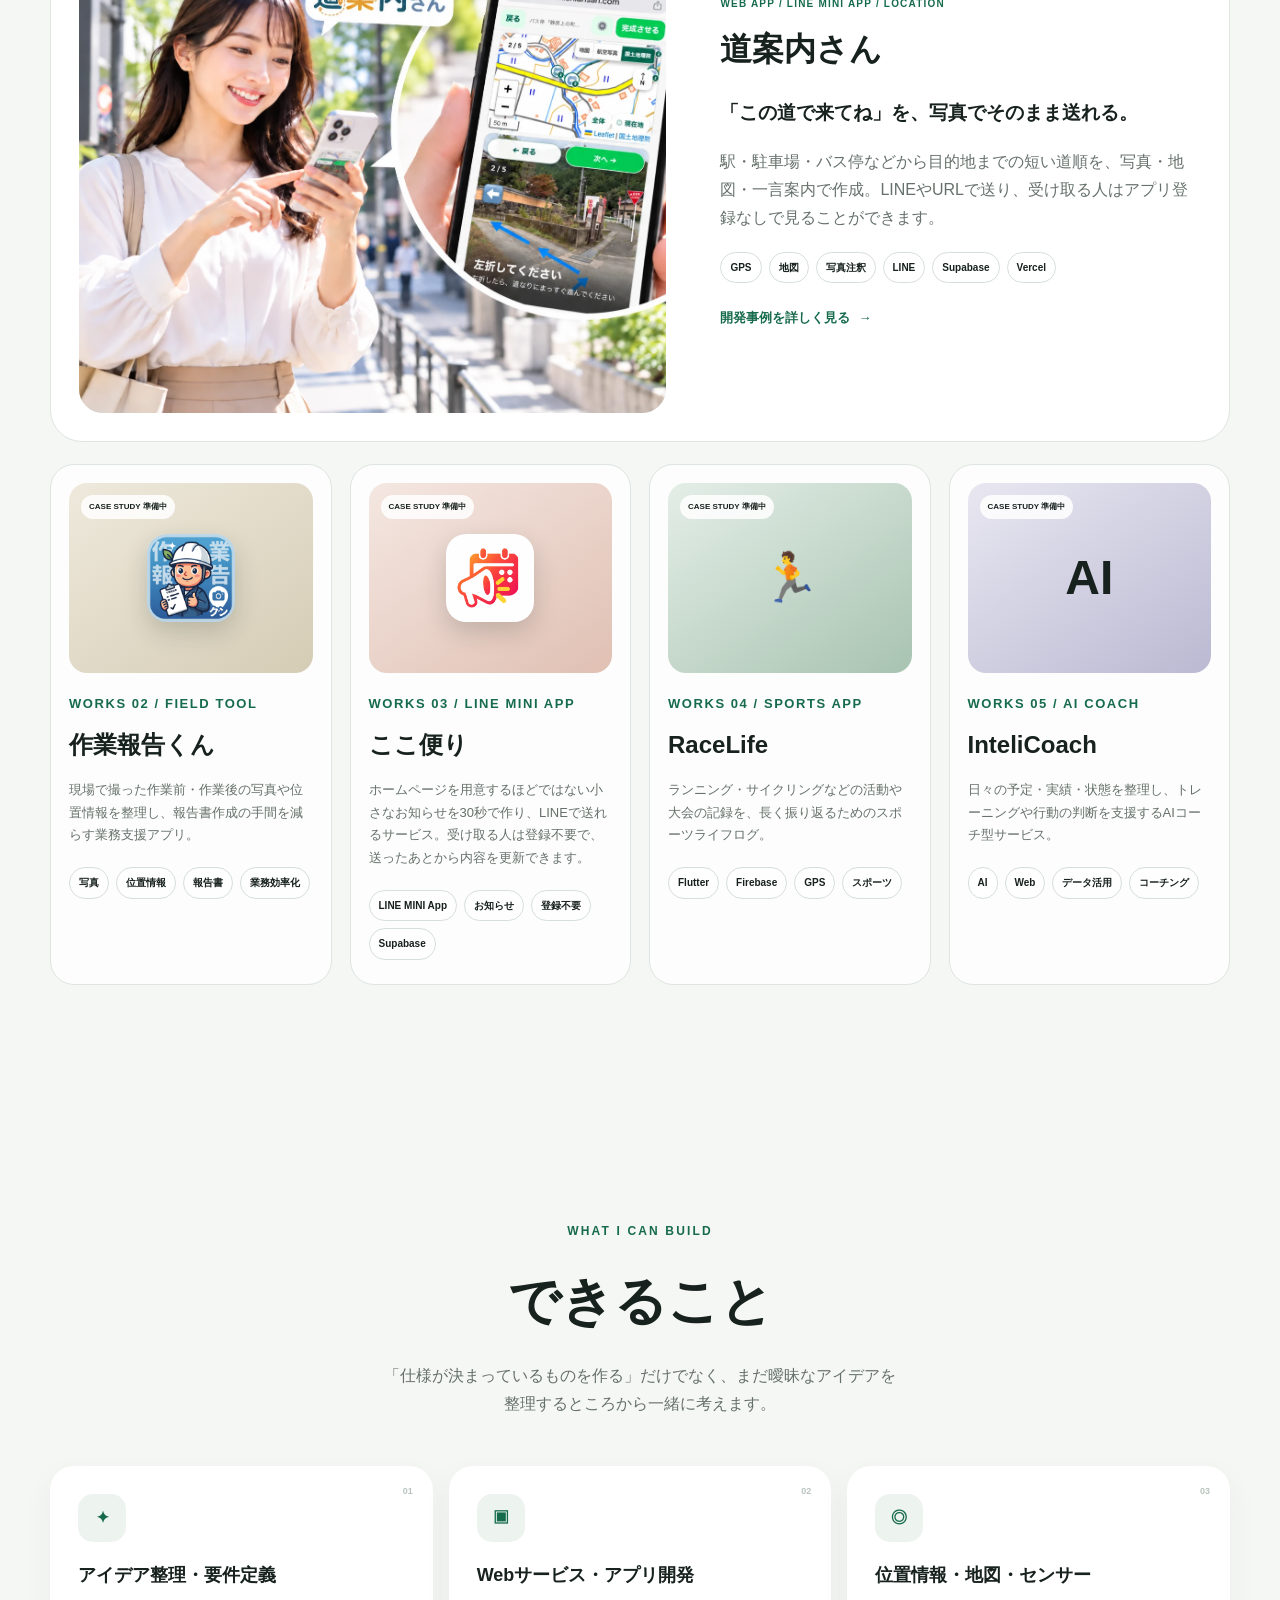
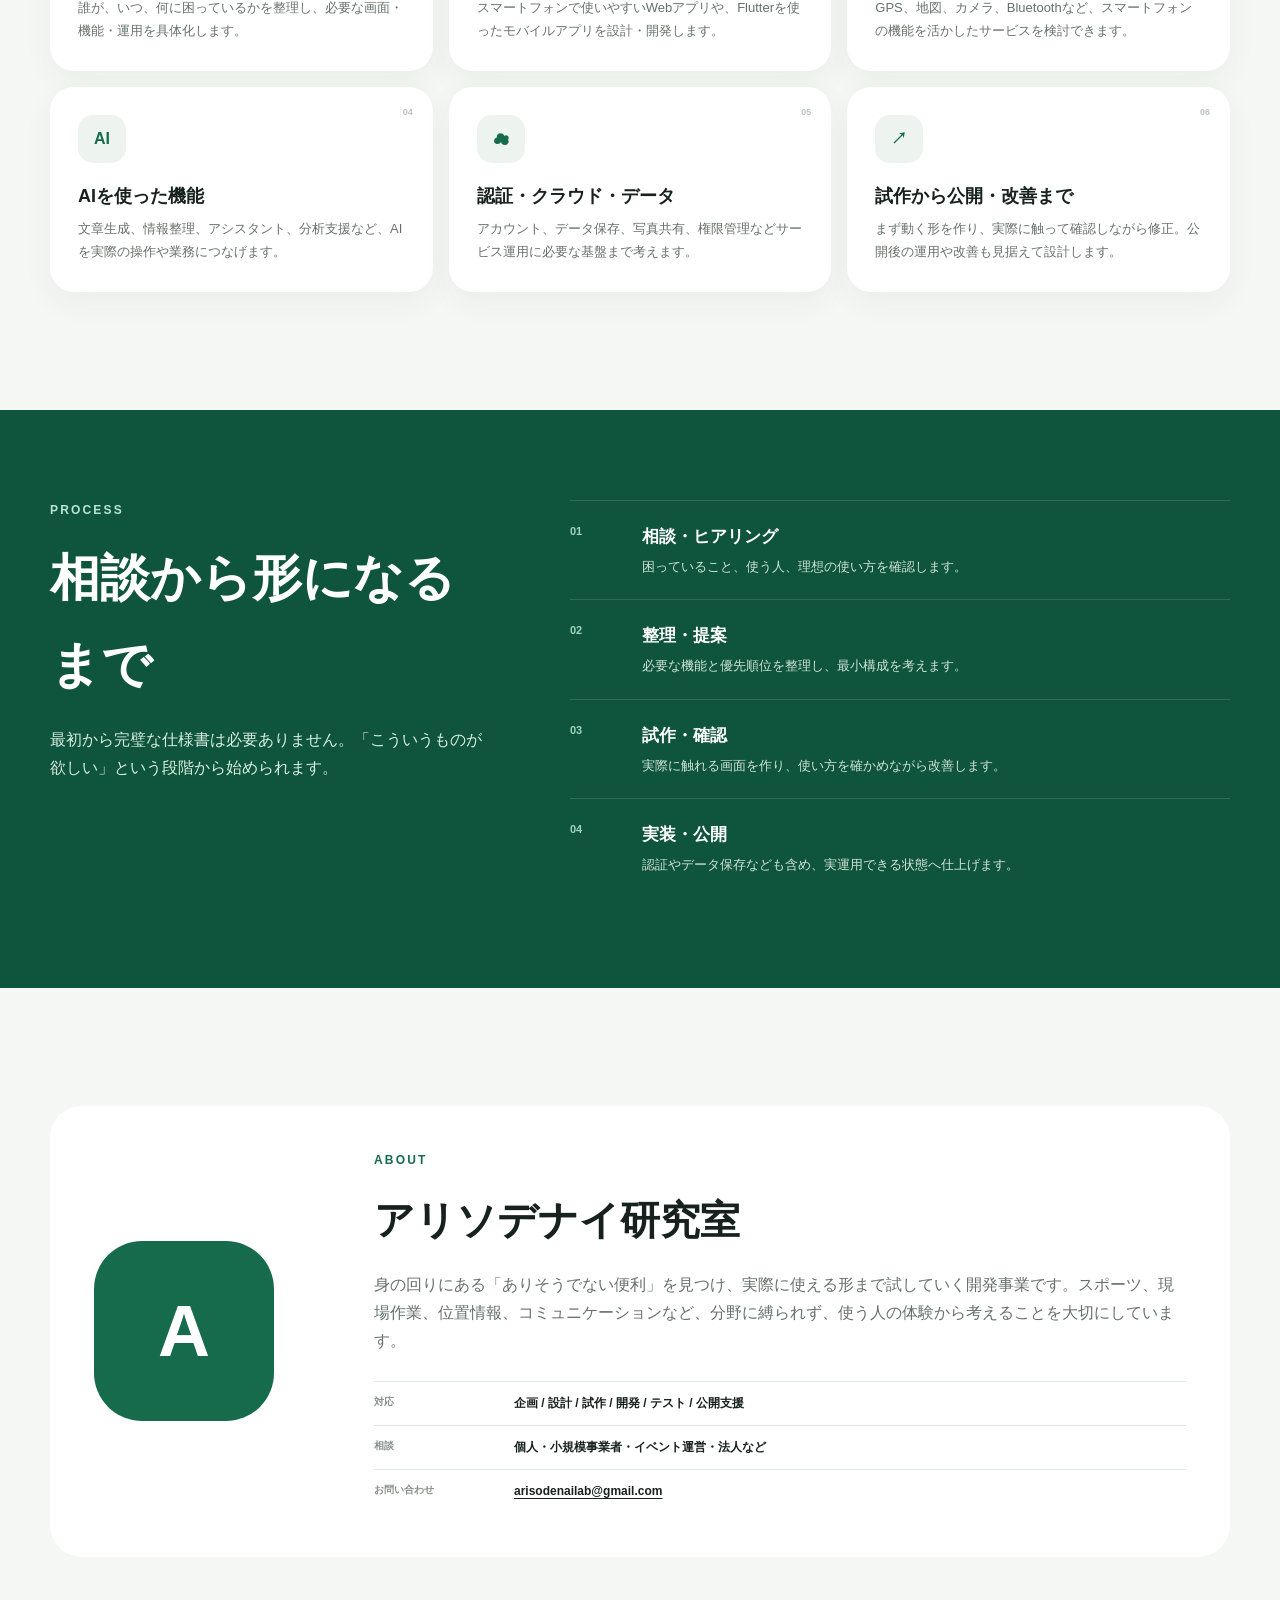
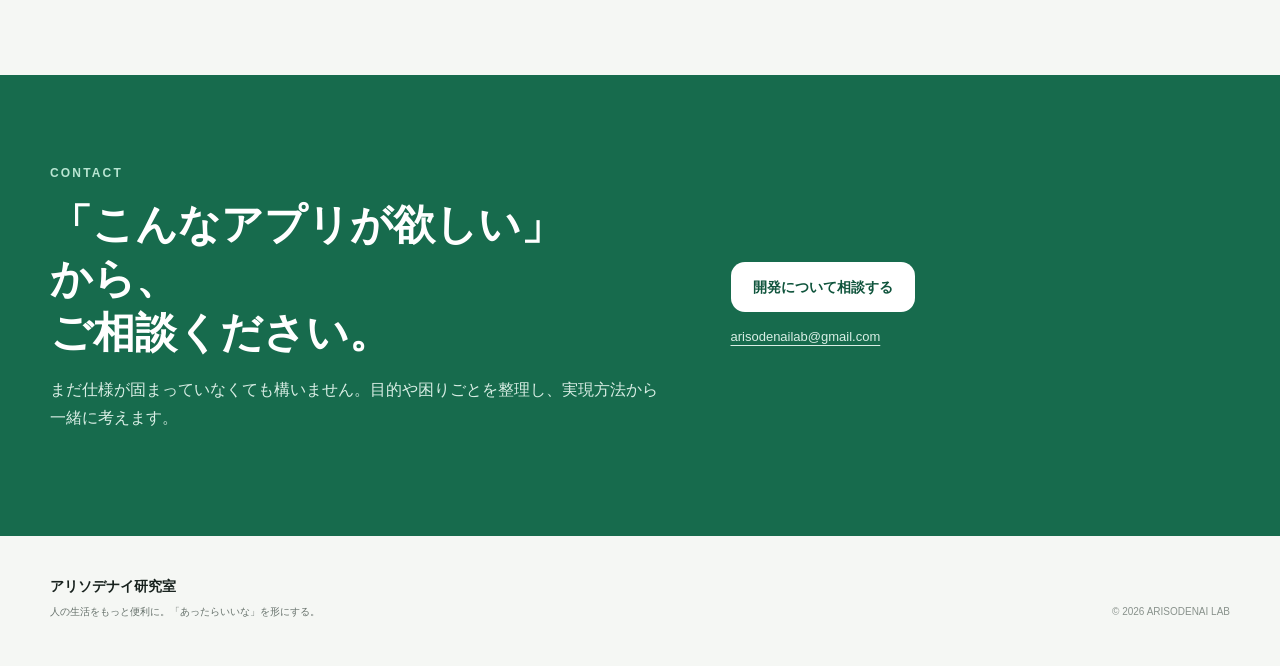
==== commit 8f3e8a29: "fix(index): 見出しが語中で改行されないようにする 「あったらいい／な」「ありそうで、まだな／い。」「こんなアプリが欲し／い」の ように、日本語の見出しが語の途中で折り返されていた。  原因" ====
--- a/index.html
+++ b/index.html
@@ -26,7 +26,7 @@
     <section class="hero shell">
       <div class="hero-copy">
         <p class="eyebrow">IDEA → DESIGN → PRODUCT</p>
-        <h1>人の生活をもっと便利に。<br><span>「あったらいいな」</span>を形にする。</h1>
+        <h1><span class="wb">人の生活を</span><span class="wb">もっと便利に。</span><br><span class="wb"><span>「あったらいいな」</span>を</span><span class="wb">形にする。</span></h1>
         <p class="lead">アリソデナイ研究室は、日常や仕事の中にある「ちょっと不便」「こうだったら便利」を見つけ、スマートフォンアプリやWebサービスとして形にする開発プロジェクトです。</p>
         <div class="hero-actions">
           <a class="button primary" href="#works">開発事例を見る</a>
@@ -51,7 +51,7 @@
       <div class="shell intro-inner">
         <p class="eyebrow light">CONCEPT</p>
         <div class="intro-grid">
-          <h2>ありそうで、まだない。<br>そんな小さな不便から考えます。</h2>
+          <h2><span class="wb">ありそうで、</span><span class="wb">まだない。</span><br><span class="wb">そんな小さな</span><span class="wb">不便から考えます。</span></h2>
           <p>大きなシステムありきではなく、使う人の目線から「何が面倒なのか」「どうすれば迷わないのか」を整理し、必要な機能だけを組み合わせて試作・改善していきます。個人向けの小さなサービスから、イベント・事業者向けの業務ツールまで対応できます。</p>
         </div>
       </div>
@@ -155,7 +155,7 @@
 
     <section class="contact-band">
       <div class="shell contact-inner">
-        <div><p class="eyebrow light">CONTACT</p><h2>「こんなアプリが欲しい」から、<br>ご相談ください。</h2><p>まだ仕様が固まっていなくても構いません。目的や困りごとを整理し、実現方法から一緒に考えます。</p></div>
+        <div><p class="eyebrow light">CONTACT</p><h2><span class="wb">「こんなアプリが欲しい」</span><span class="wb">から、</span><br><span class="wb">ご相談ください。</span></h2><p>まだ仕様が固まっていなくても構いません。目的や困りごとを整理し、実現方法から一緒に考えます。</p></div>
         <div class="contact-actions"><a class="button white" href="mailto:arisodenailab@gmail.com">開発について相談する</a><a class="email" href="mailto:arisodenailab@gmail.com">arisodenailab@gmail.com</a></div>
       </div>
     </section>
--- a/lab.css
+++ b/lab.css
@@ -12,7 +12,7 @@
 
 /* WORKS 01 の視覚面はイメージ写真を敷く。
    枠（.featured-visual の角丸と切り抜き）と WORKS 01 バッジは既存のまま。 */
-.featured-photo{position:absolute;inset:0;width:100%;height:100%;object-fit:cover;object-position:center}
+.featured-photo{position:absolute;inset:0;width:100%;height:100%;object-fit:cover;object-position:right center}
 
 /* 開発事例カード：絵文字ではなく実際のアプリアイコンを置く */
 .work-card-visual.notice{background:linear-gradient(145deg,#f4e7e1,#e0c0b3)}
@@ -22,3 +22,27 @@
 @media(min-width:981px){
   .works-grid{grid-template-columns:repeat(4,1fr)}
 }
+
+/* 日本語の見出しが語中で改行されないようにする。
+   意味のまとまりを inline-block にして、折り返しは塊単位で起こす。
+   収まらない場合は塊の中で折り返すので、崩れずに段階的に劣化する。 */
+.wb{display:inline-block}
+.hero h1,.intro-grid h2,.contact-inner h2{word-break:auto-phrase}
+/* 981px以上ではヒーローが2段組みになり、段の幅(約550〜610px)に対して
+   文字が大きすぎて塊が収まらない。この範囲だけ字面を詰める。 */
+@media(min-width:981px){
+  .hero h1{font-size:clamp(44px,3.4vw,50px)}
+  .intro-grid h2{font-size:clamp(34px,3.2vw,44px)}
+  .contact-inner h2{font-size:clamp(34px,3.3vw,46px)}
+}
+/* 640px以下は段がさらに狭い(390px幅で約362px)。
+   「あったらいいな」を=10文字、「こんなアプリが欲しい」=12文字が
+   収まる大きさまで落とす。 */
+@media(max-width:640px){
+  .hero h1{font-size:36px}
+  .contact-inner h2{font-size:30px}
+}
+@media(max-width:430px){
+  /* 362px幅では30pxでも「こんなアプリが欲しい」が2pxほど溢れる */
+  .contact-inner h2{font-size:27px}
+}
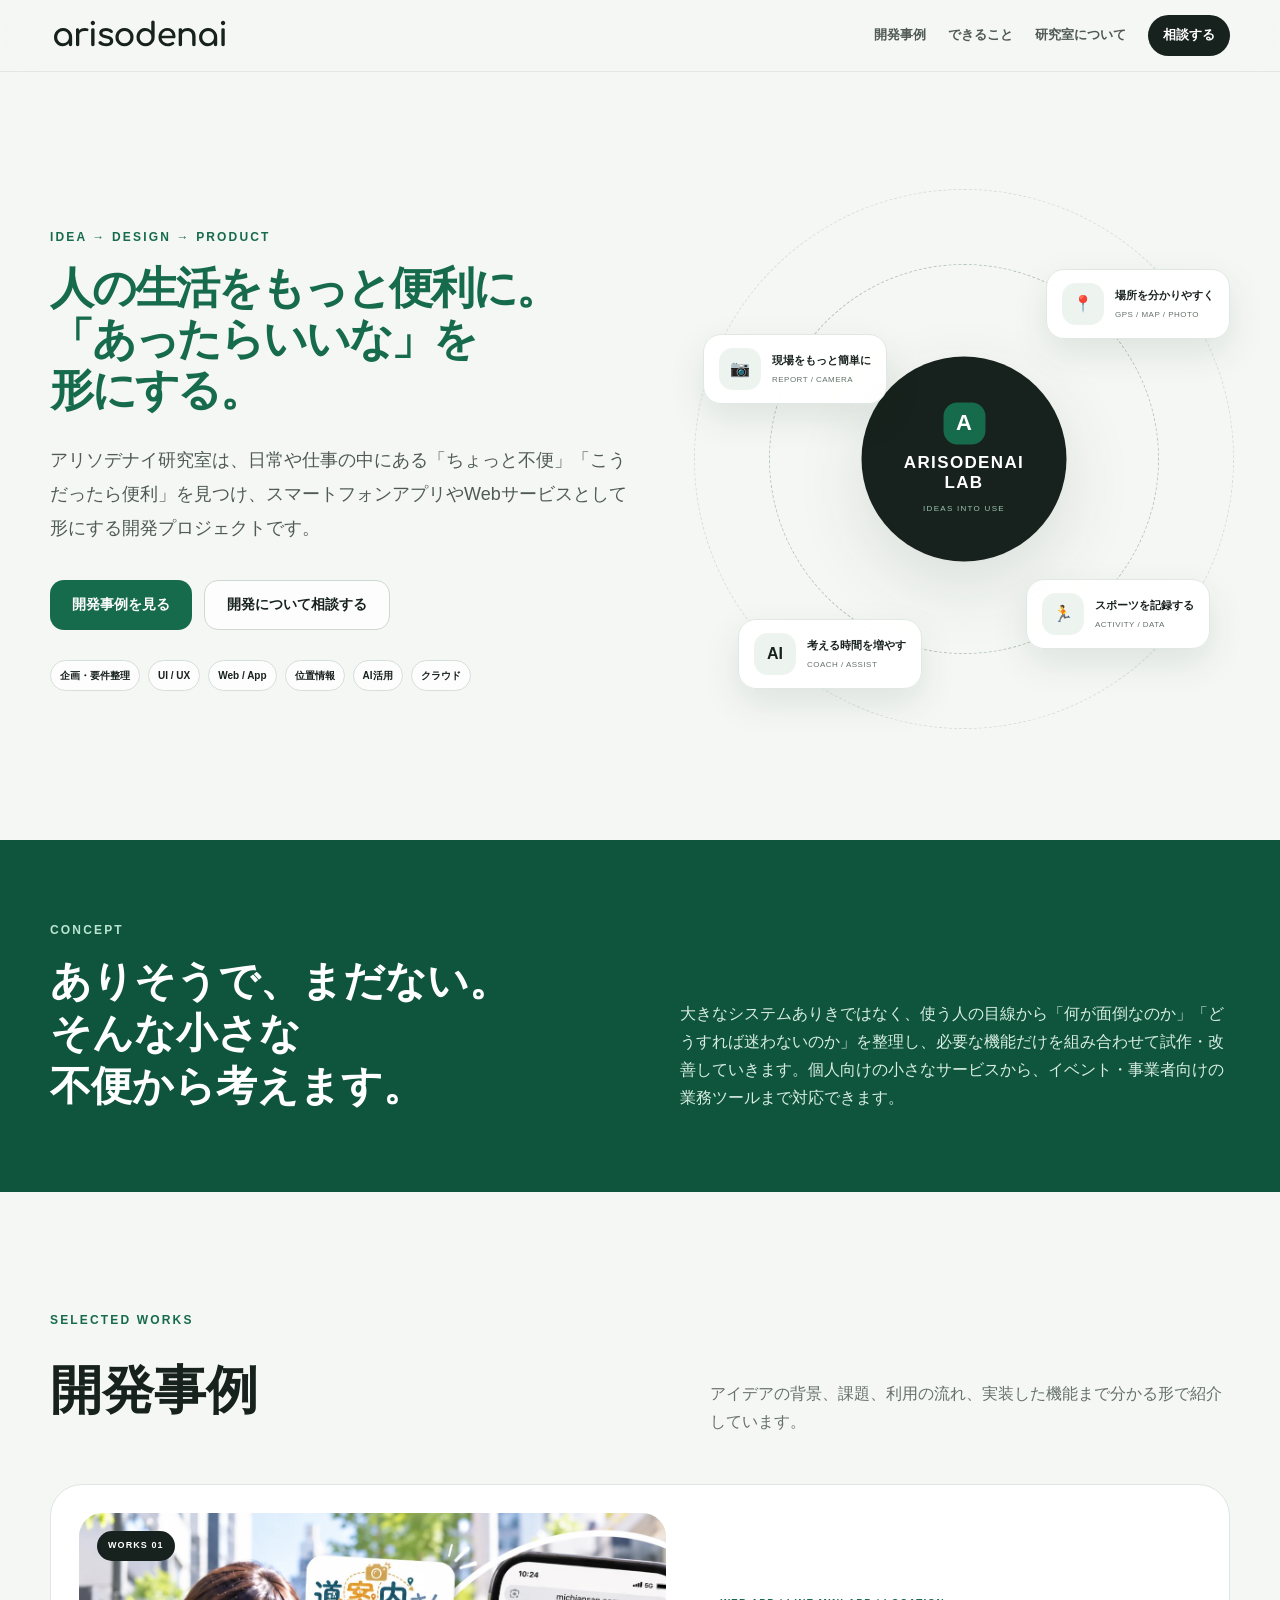
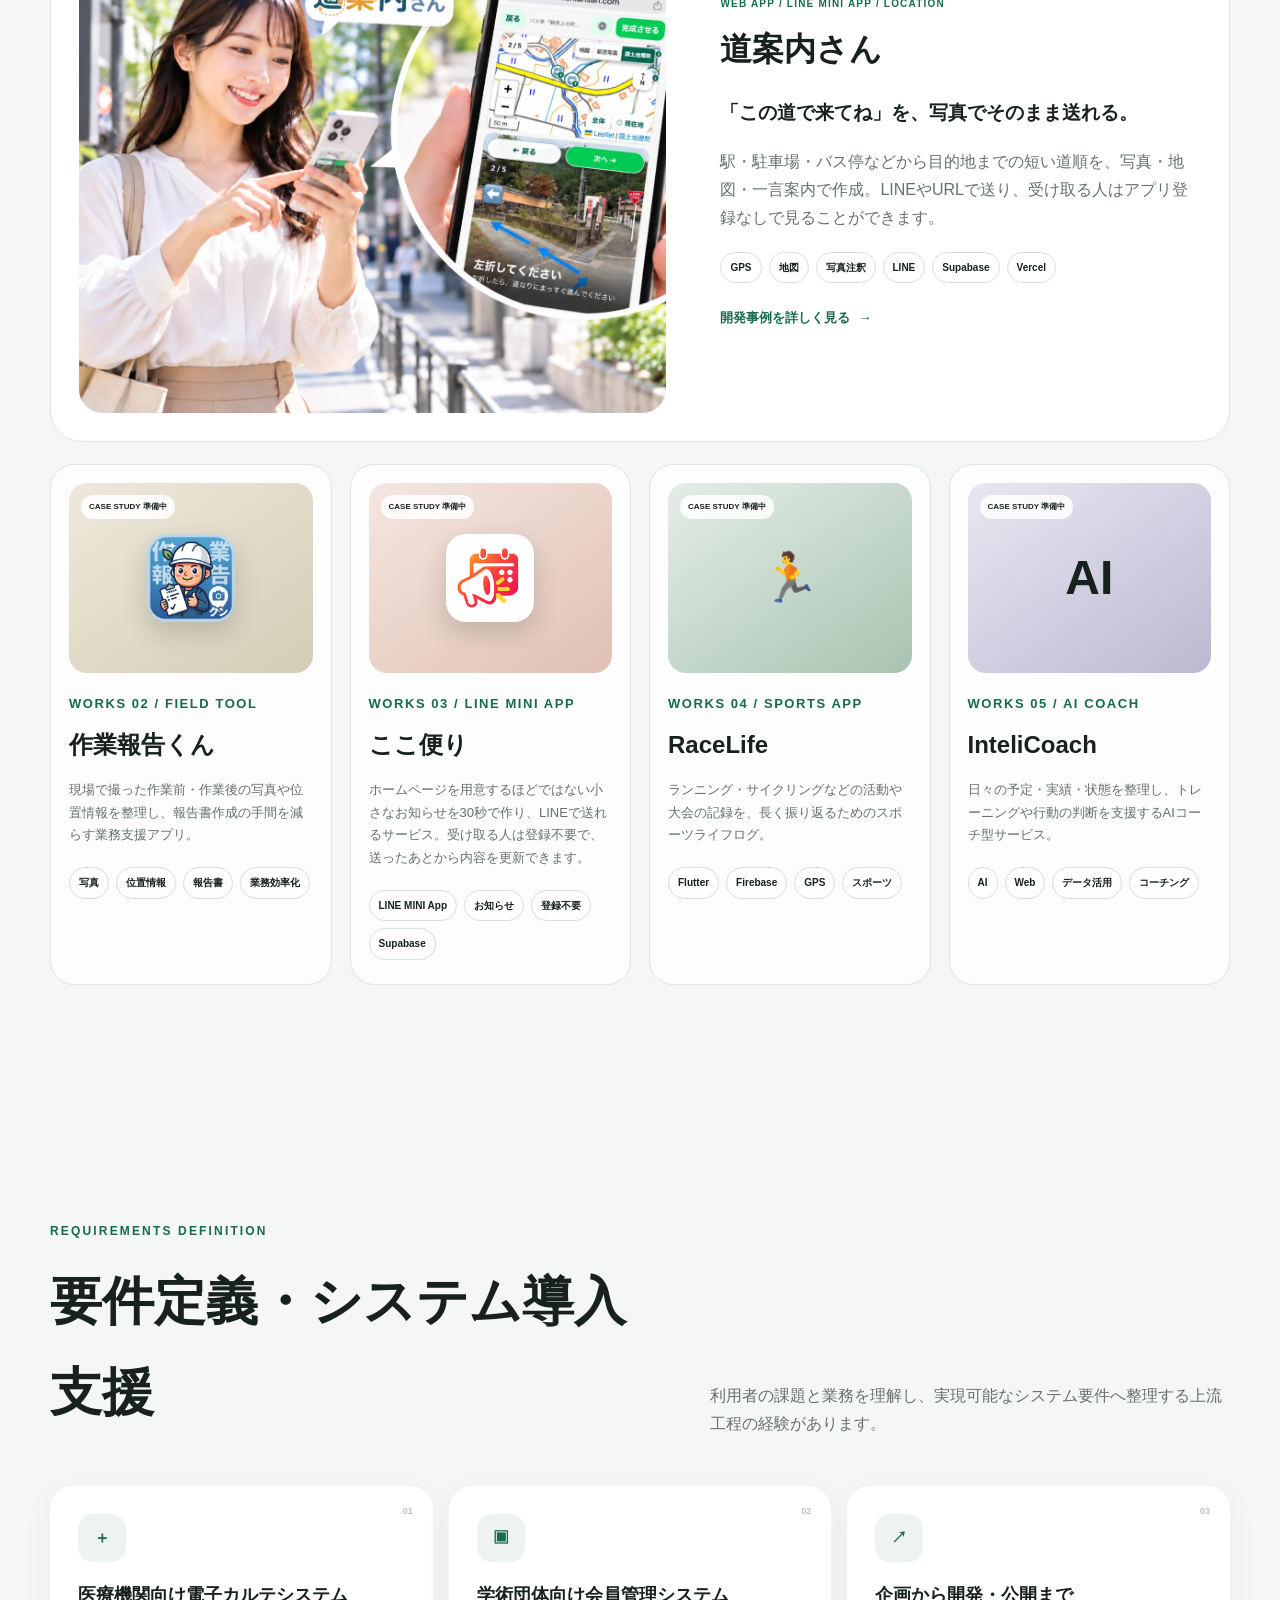
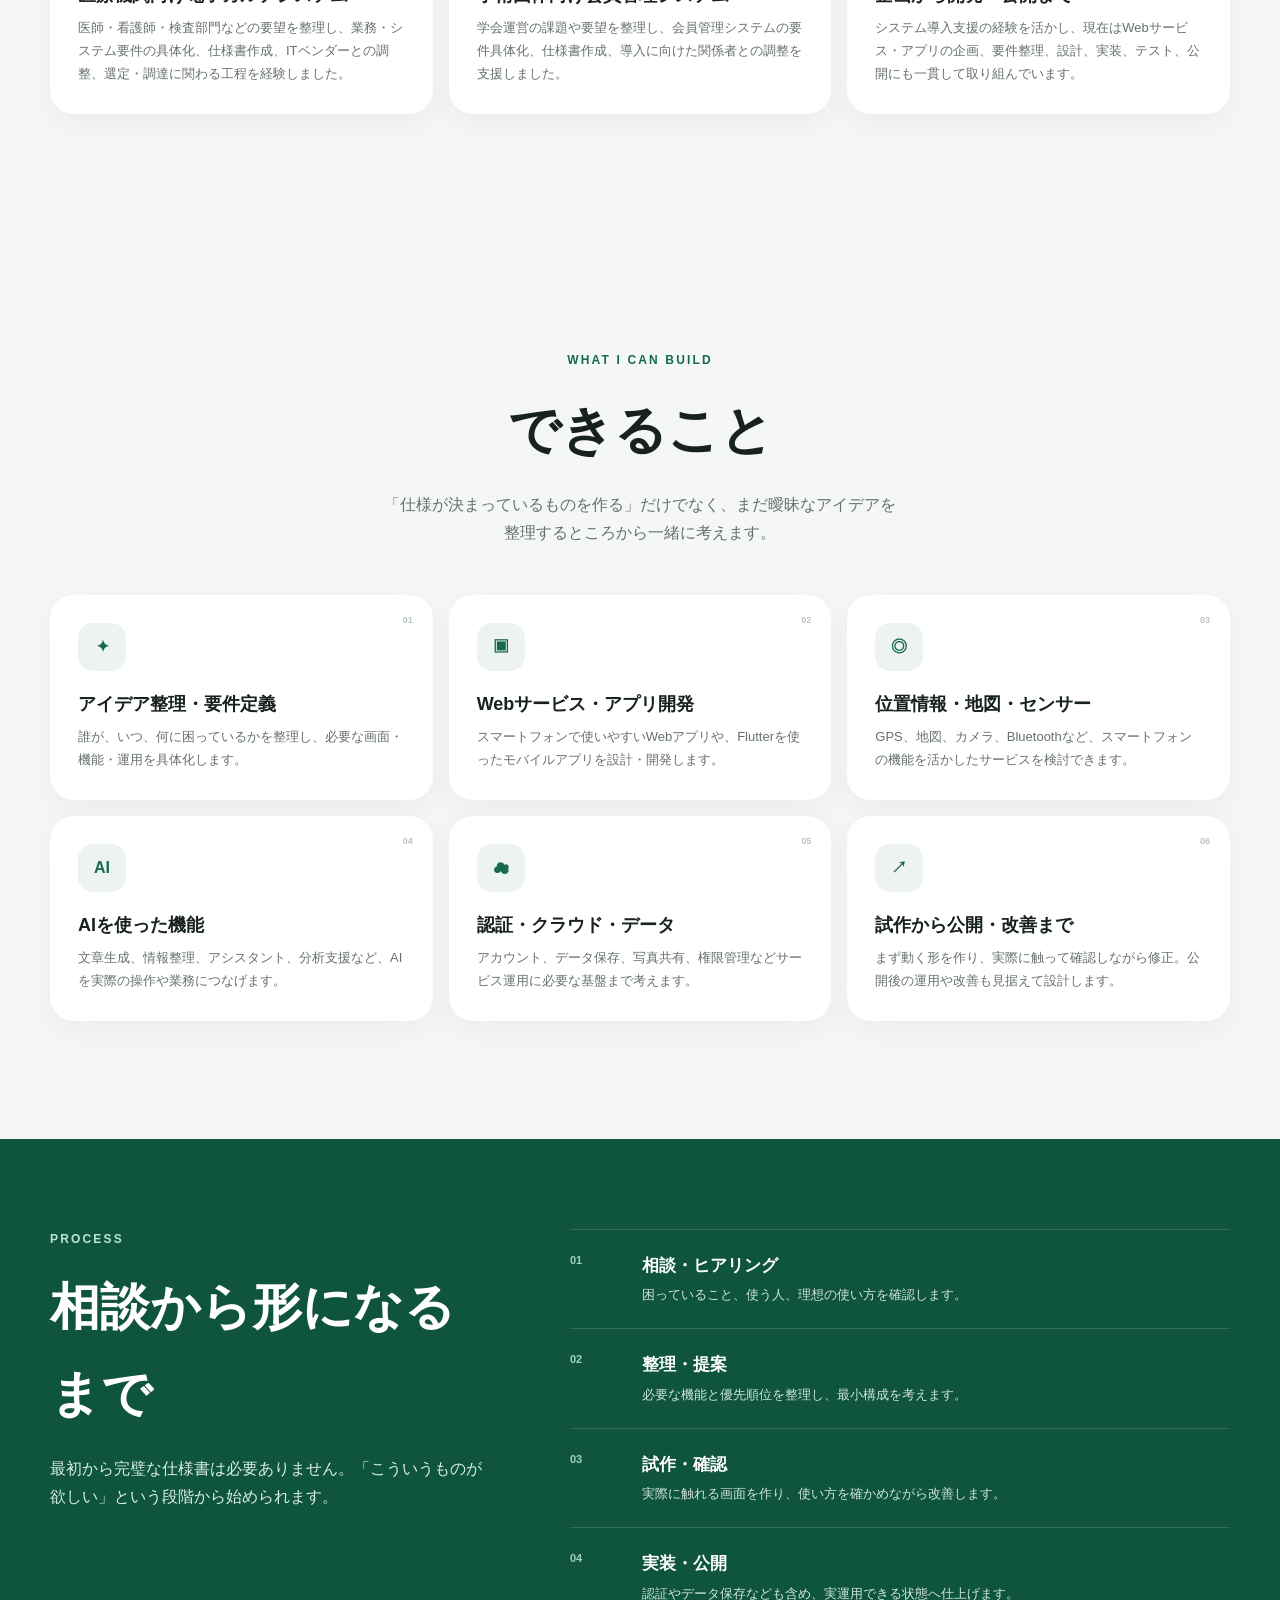
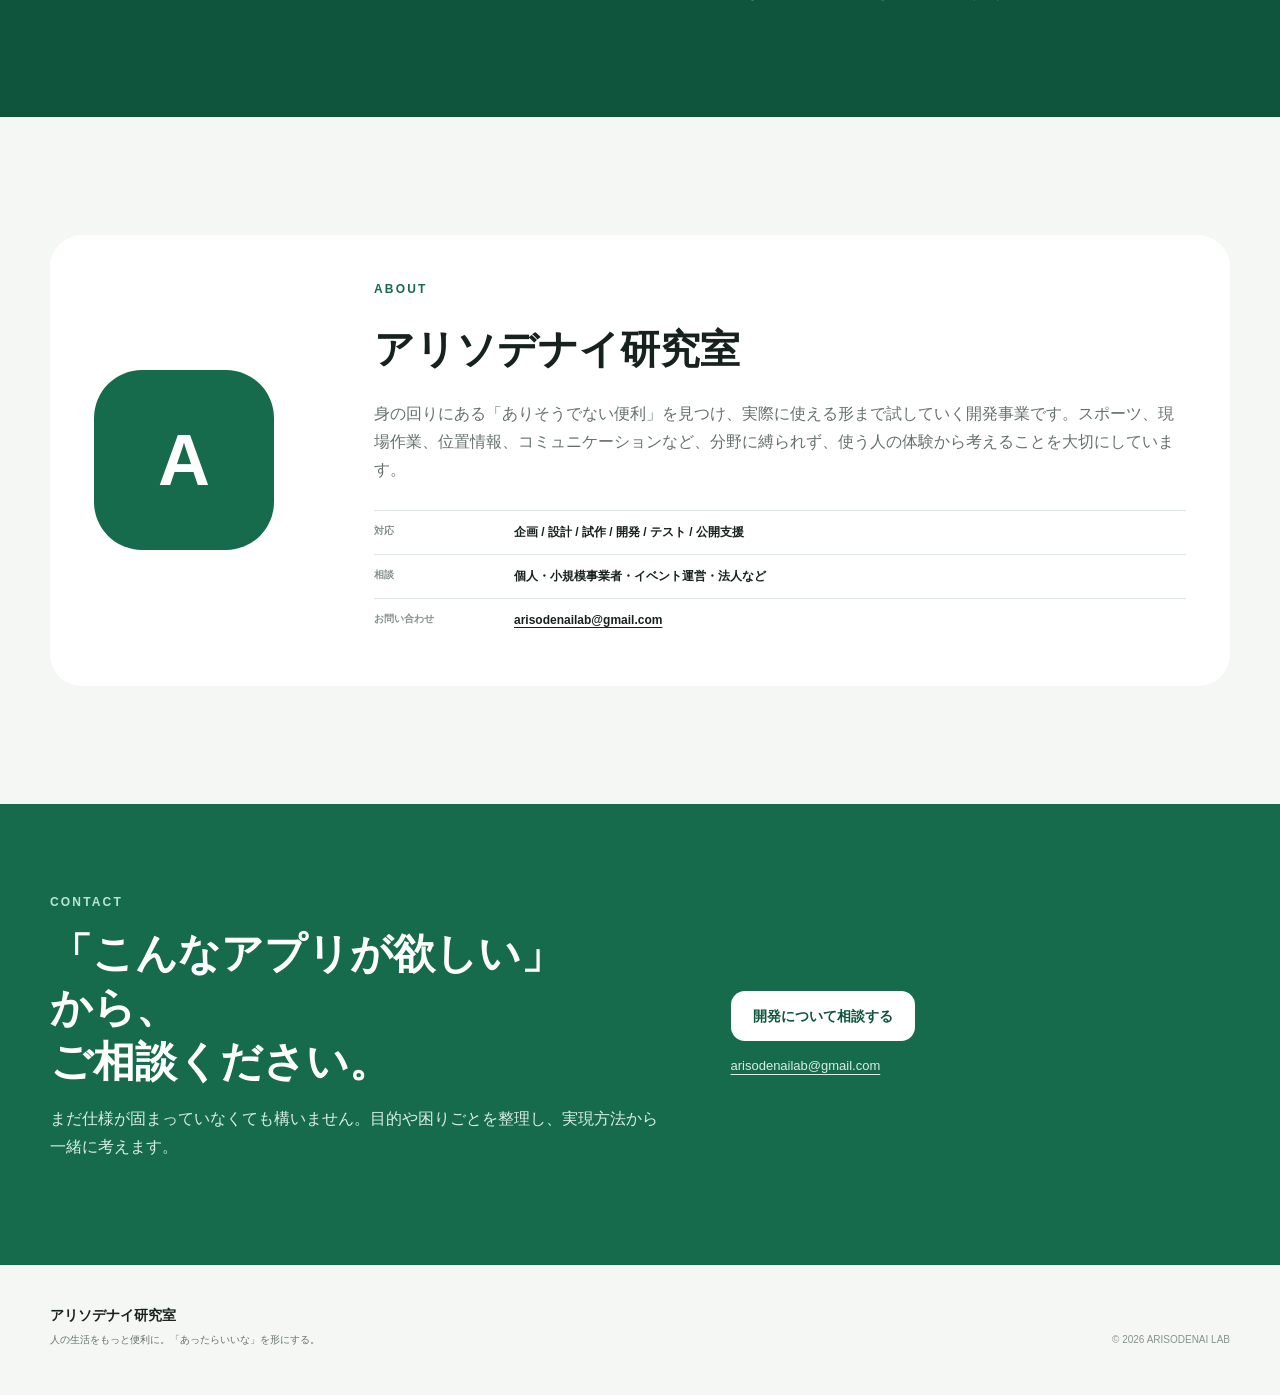
==== commit 431db283: "Add anonymized requirements experience section" ====
--- a/index.html
+++ b/index.html
@@ -80,7 +80,7 @@
 
       <div class="works-grid">
         <article class="work-card">
-          <div class="work-card-visual report"><img class="work-icon" src="./images/sagyouhoukokukun-icon.jpg" alt="作業報告くんのアプリアイコン。ヘルメットをかぶった作業員が作業報告書を持っているイラスト" loading="lazy" width="1024" height="1024"><span class="status">CASE STUDY 準備中</span></div>
+          <div class="work-card-visual report"><a class="work-icon-link" href="https://sagyoreport.com/" aria-label="作業報告くんのサイトを開く"><img class="work-icon" src="./images/sagyouhoukokukun-icon.jpg" alt="作業報告くんのアプリアイコン。ヘルメットをかぶった作業員が作業報告書を持っているイラスト" loading="lazy" width="1024" height="1024"></a><span class="status">CASE STUDY 準備中</span></div>
           <p class="work-no">WORKS 02 / FIELD TOOL</p>
           <h3>作業報告くん</h3>
           <p>現場で撮った作業前・作業後の写真や位置情報を整理し、報告書作成の手間を減らす業務支援アプリ。</p>
@@ -88,7 +88,7 @@
         </article>
 
         <article class="work-card">
-          <div class="work-card-visual notice"><img class="work-icon" src="./images/cocodayori-icon.webp" alt="ここ便りのアプリアイコン。カレンダーと拡声器を組み合わせたマーク" loading="lazy" width="1254" height="1254"><span class="status">CASE STUDY 準備中</span></div>
+          <div class="work-card-visual notice"><a class="work-icon-link" href="https://coco.michiansan.com/" aria-label="ここ便りのサイトを開く"><img class="work-icon" src="./images/cocodayori-icon.webp" alt="ここ便りのアプリアイコン。カレンダーと拡声器を組み合わせたマーク" loading="lazy" width="1254" height="1254"></a><span class="status">CASE STUDY 準備中</span></div>
           <p class="work-no">WORKS 03 / LINE MINI APP</p>
           <h3>ここ便り</h3>
           <p>ホームページを用意するほどではない小さなお知らせを30秒で作り、LINEで送れるサービス。受け取る人は登録不要で、送ったあとから内容を更新できます。</p>
@@ -110,6 +110,19 @@
           <p>日々の予定・実績・状態を整理し、トレーニングや行動の判断を支援するAIコーチ型サービス。</p>
           <div class="work-tags"><span>AI</span><span>Web</span><span>データ活用</span><span>コーチング</span></div>
         </article>
+      </div>
+    </section>
+
+
+    <section class="services shell" id="requirements-experience">
+      <div class="section-heading">
+        <div><p class="eyebrow">REQUIREMENTS DEFINITION</p><h2>要件定義・システム導入支援</h2></div>
+        <p>利用者の課題と業務を理解し、実現可能なシステム要件へ整理する上流工程の経験があります。</p>
+      </div>
+      <div class="service-grid">
+        <article><span class="service-no">01</span><div class="service-icon">＋</div><h3>医療機関向け電子カルテシステム</h3><p>医師・看護師・検査部門などの要望を整理し、業務・システム要件の具体化、仕様書作成、ITベンダーとの調整、選定・調達に関わる工程を経験しました。</p></article>
+        <article><span class="service-no">02</span><div class="service-icon">▣</div><h3>学術団体向け会員管理システム</h3><p>学会運営の課題や要望を整理し、会員管理システムの要件具体化、仕様書作成、導入に向けた関係者との調整を支援しました。</p></article>
+        <article><span class="service-no">03</span><div class="service-icon">↗</div><h3>企画から開発・公開まで</h3><p>システム導入支援の経験を活かし、現在はWebサービス・アプリの企画、要件整理、設計、実装、テスト、公開にも一貫して取り組んでいます。</p></article>
       </div>
     </section>
 
--- a/lab.css
+++ b/lab.css
@@ -46,3 +46,10 @@
   /* 362px幅では30pxでも「こんなアプリが欲しい」が2pxほど溢れる */
   .contact-inner h2{font-size:27px}
 }
+
+/* 事例アイコンから各サービスへ。押せることが分かるよう軽く反応させる。 */
+.work-icon-link{display:block;line-height:0;border-radius:20px}
+.work-icon{transition:transform .18s ease, box-shadow .18s ease}
+.work-icon-link:hover .work-icon,.work-icon-link:focus-visible .work-icon{transform:translateY(-3px);box-shadow:0 16px 30px rgba(23,33,29,.26)}
+.work-icon-link:focus-visible{outline:3px solid #17211d;outline-offset:4px}
+@media(prefers-reduced-motion:reduce){.work-icon{transition:none}.work-icon-link:hover .work-icon{transform:none}}
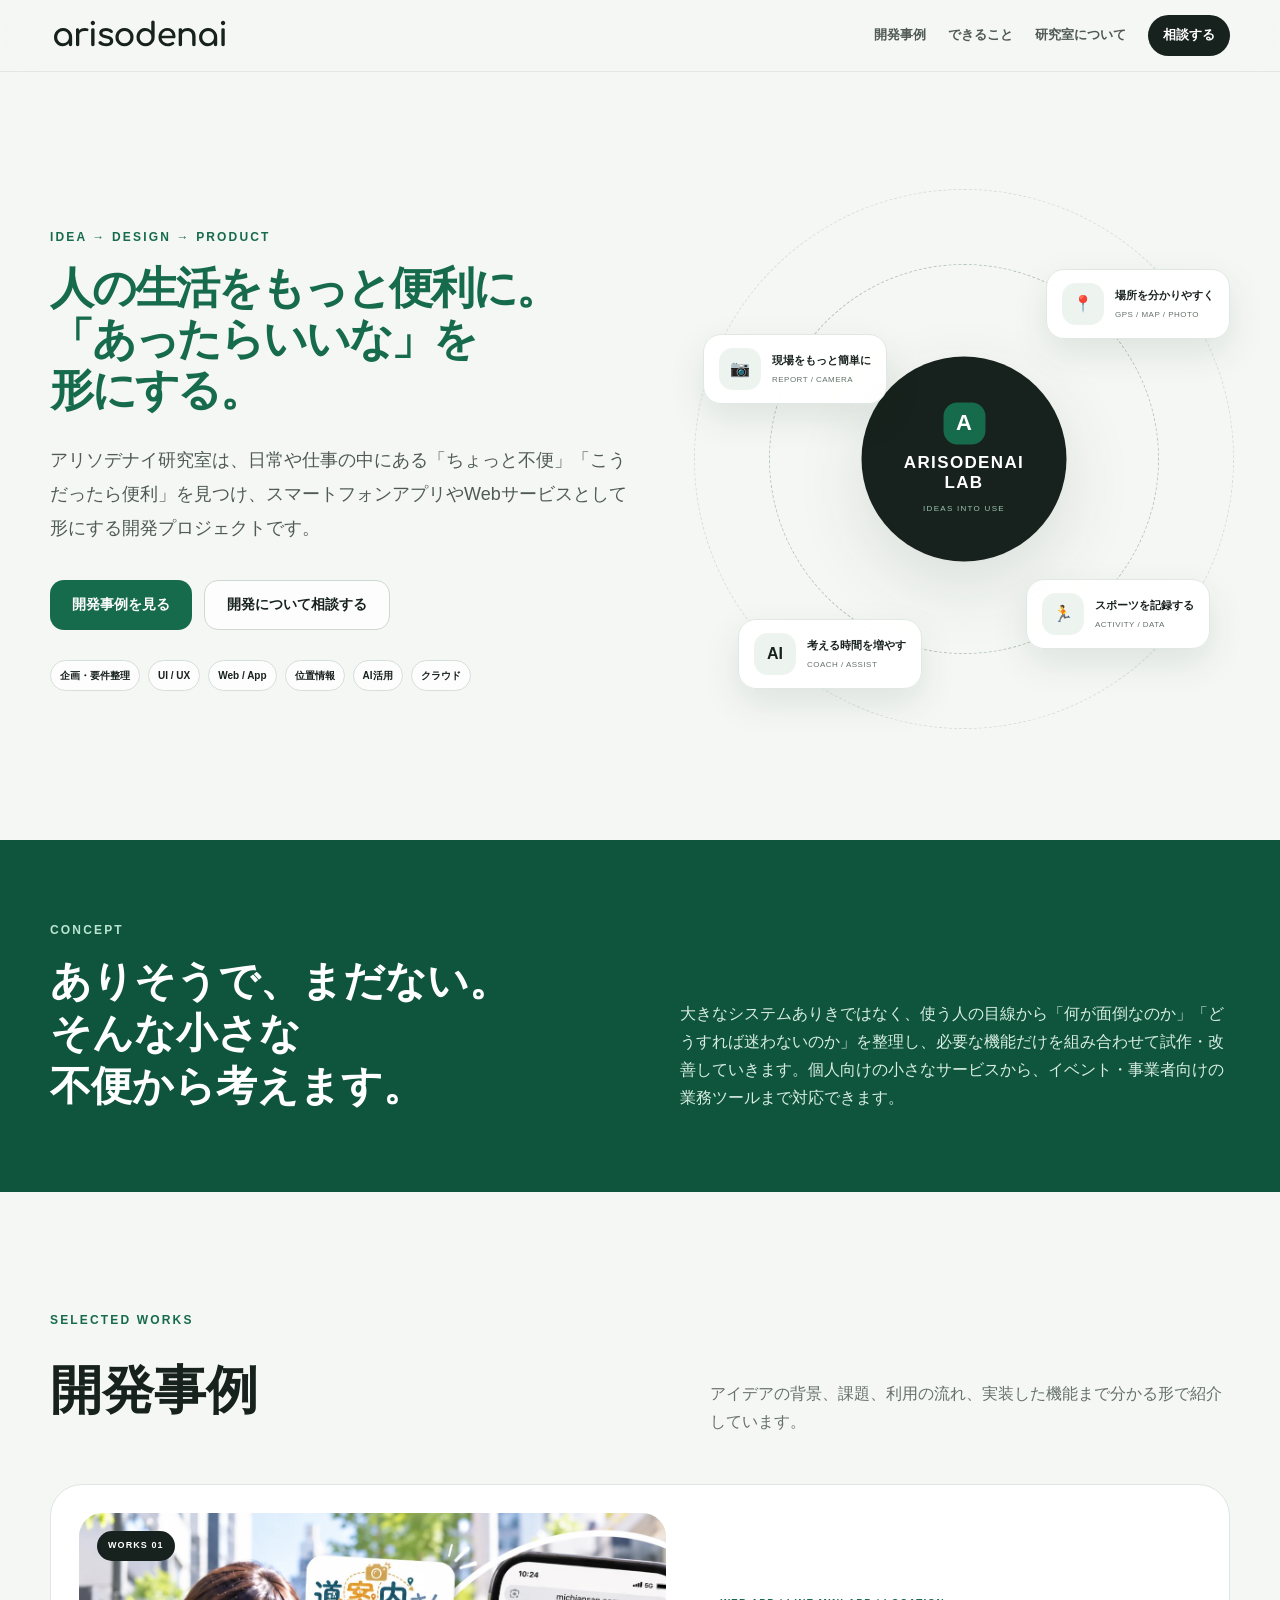
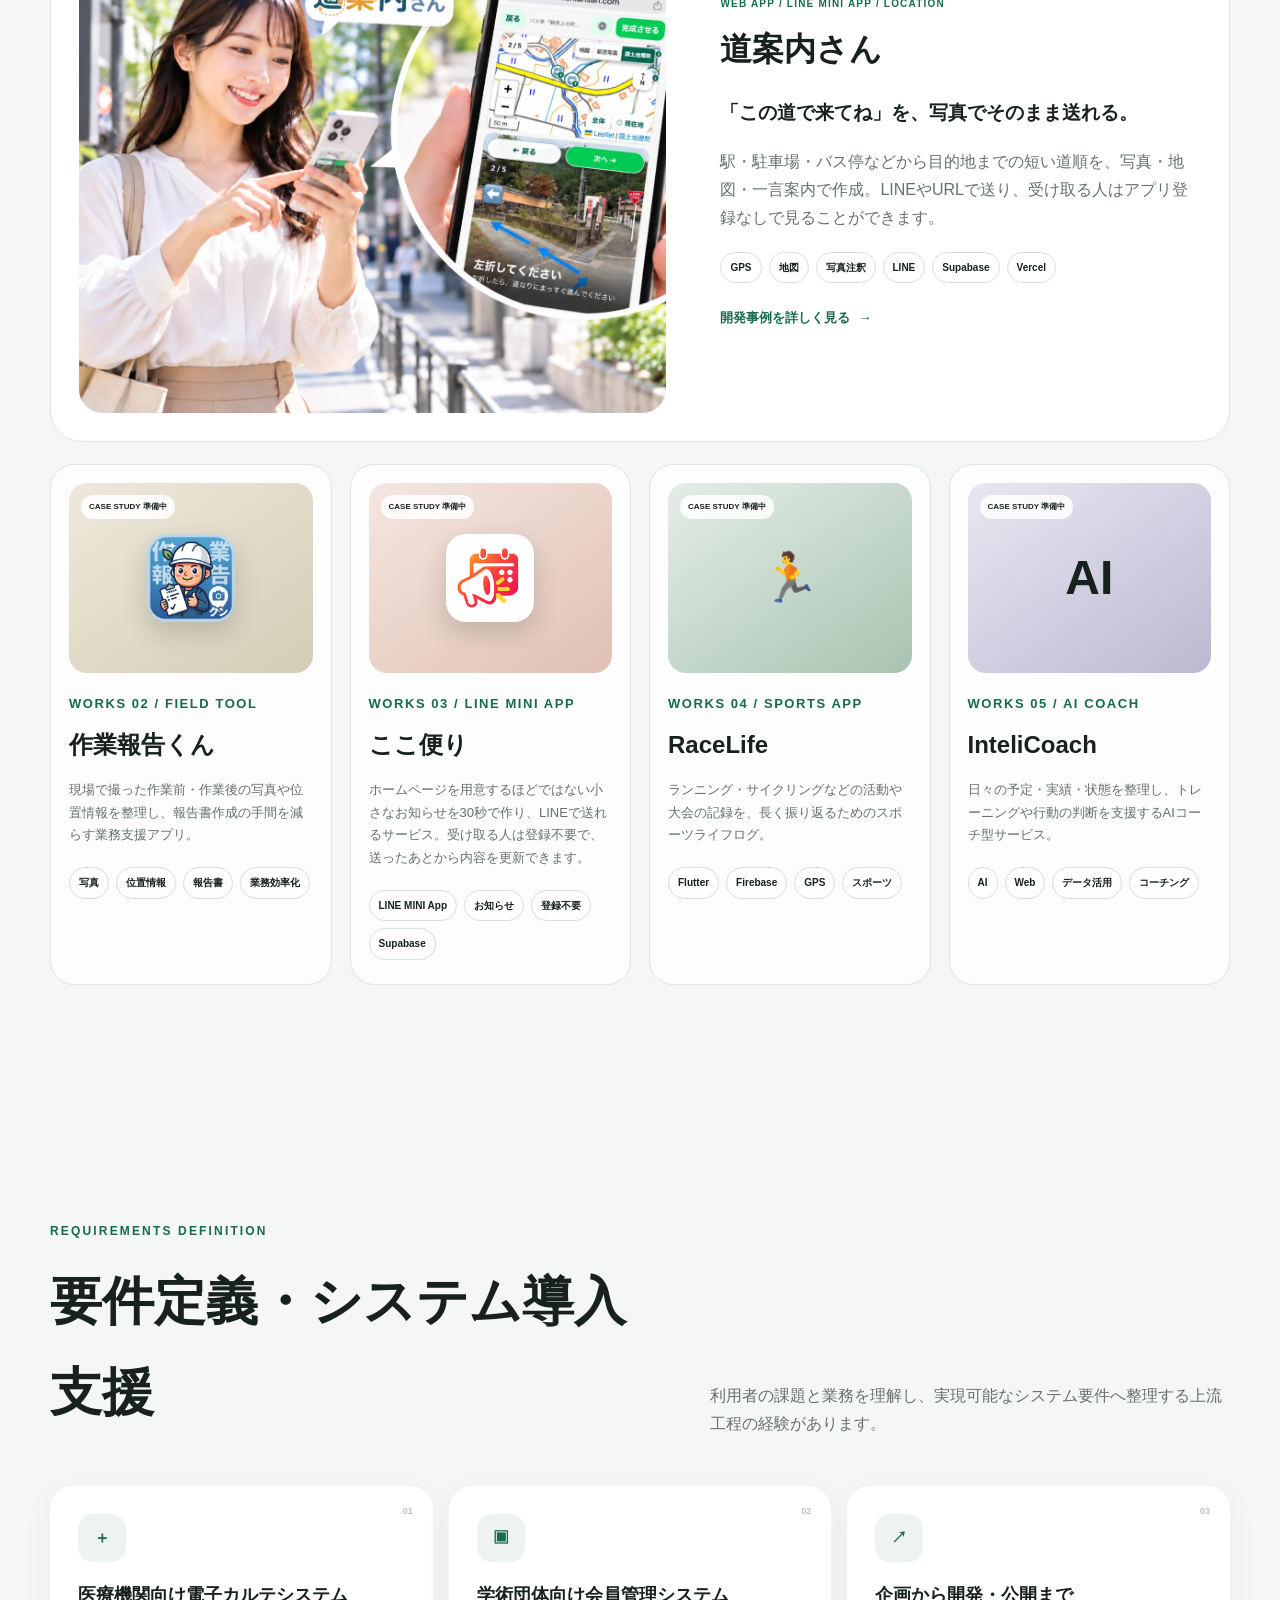
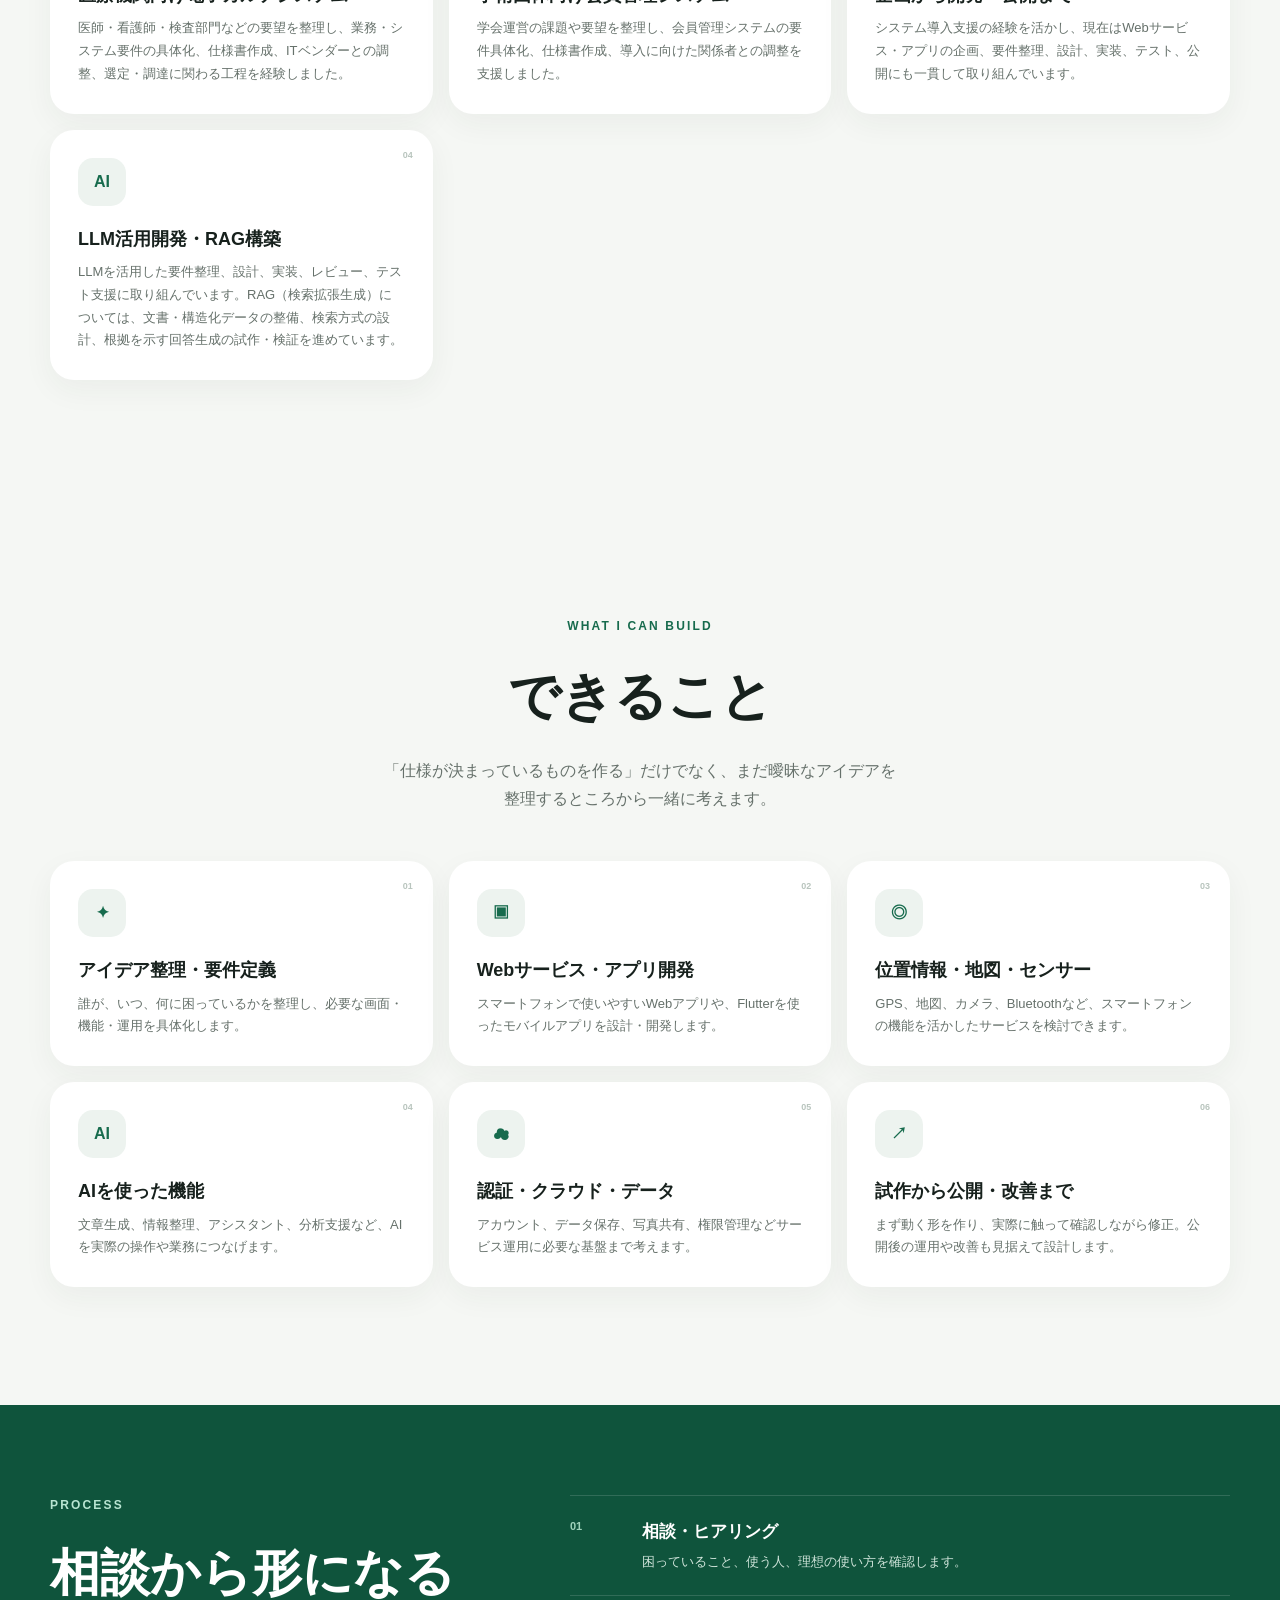
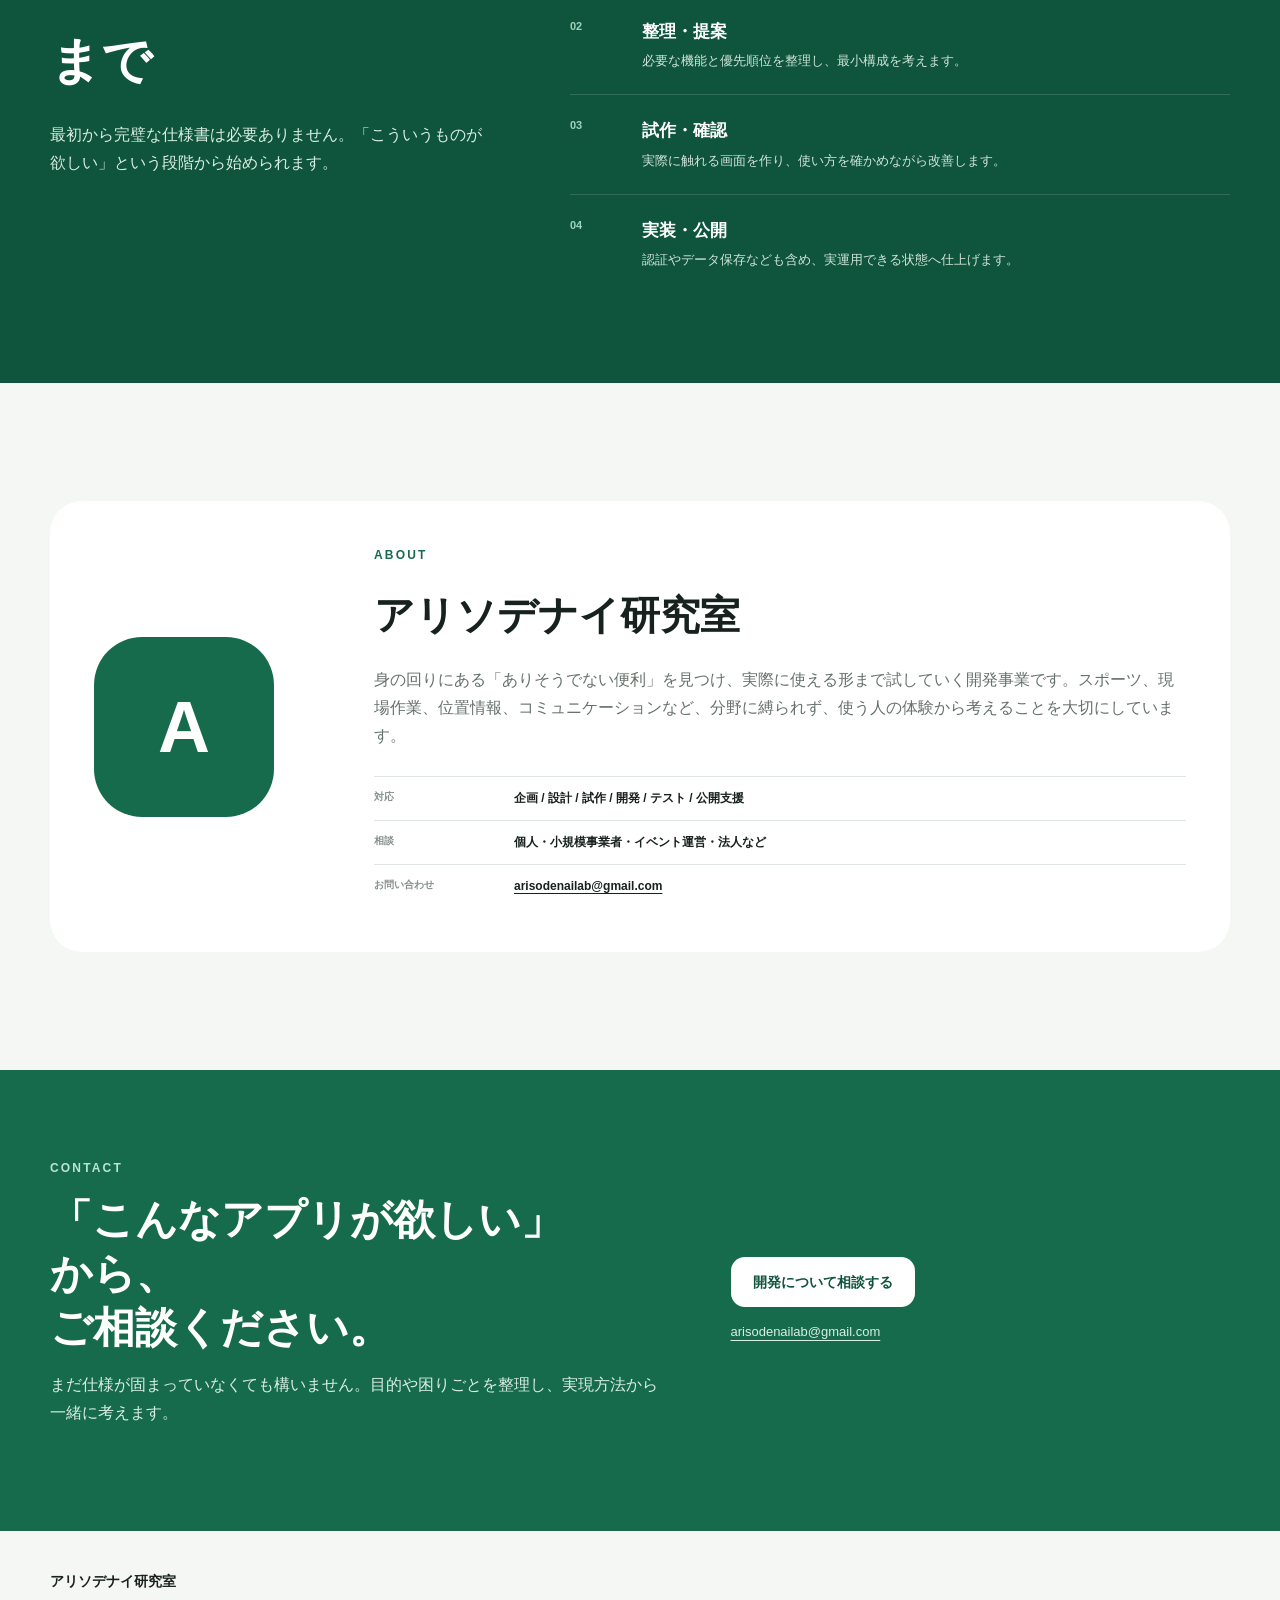
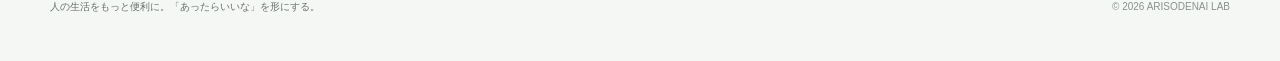
==== commit e3bb8d0a: "Add LLM and RAG experience to portfolio" ====
--- a/index.html
+++ b/index.html
@@ -123,6 +123,7 @@
         <article><span class="service-no">01</span><div class="service-icon">＋</div><h3>医療機関向け電子カルテシステム</h3><p>医師・看護師・検査部門などの要望を整理し、業務・システム要件の具体化、仕様書作成、ITベンダーとの調整、選定・調達に関わる工程を経験しました。</p></article>
         <article><span class="service-no">02</span><div class="service-icon">▣</div><h3>学術団体向け会員管理システム</h3><p>学会運営の課題や要望を整理し、会員管理システムの要件具体化、仕様書作成、導入に向けた関係者との調整を支援しました。</p></article>
         <article><span class="service-no">03</span><div class="service-icon">↗</div><h3>企画から開発・公開まで</h3><p>システム導入支援の経験を活かし、現在はWebサービス・アプリの企画、要件整理、設計、実装、テスト、公開にも一貫して取り組んでいます。</p></article>
+        <article><span class="service-no">04</span><div class="service-icon">AI</div><h3>LLM活用開発・RAG構築</h3><p>LLMを活用した要件整理、設計、実装、レビュー、テスト支援に取り組んでいます。RAG（検索拡張生成）については、文書・構造化データの整備、検索方式の設計、根拠を示す回答生成の試作・検証を進めています。</p></article>
       </div>
     </section>
 
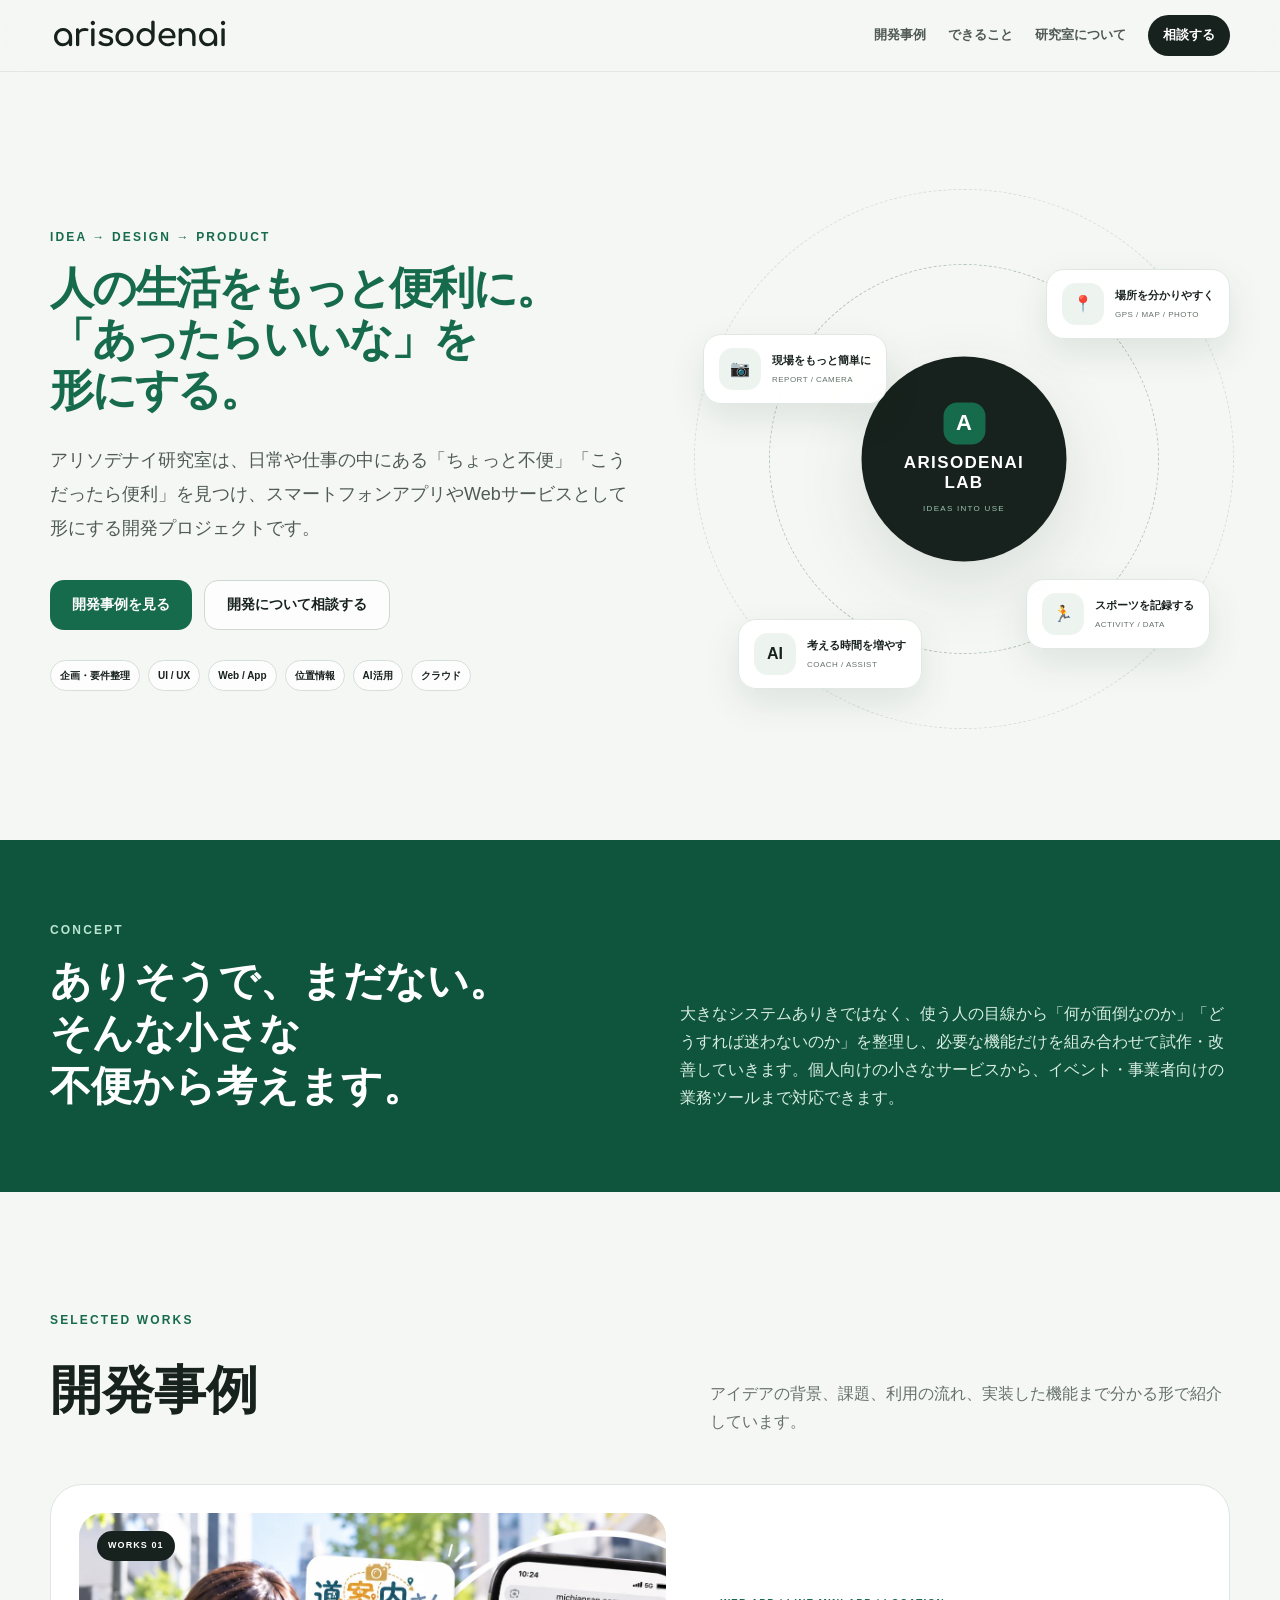
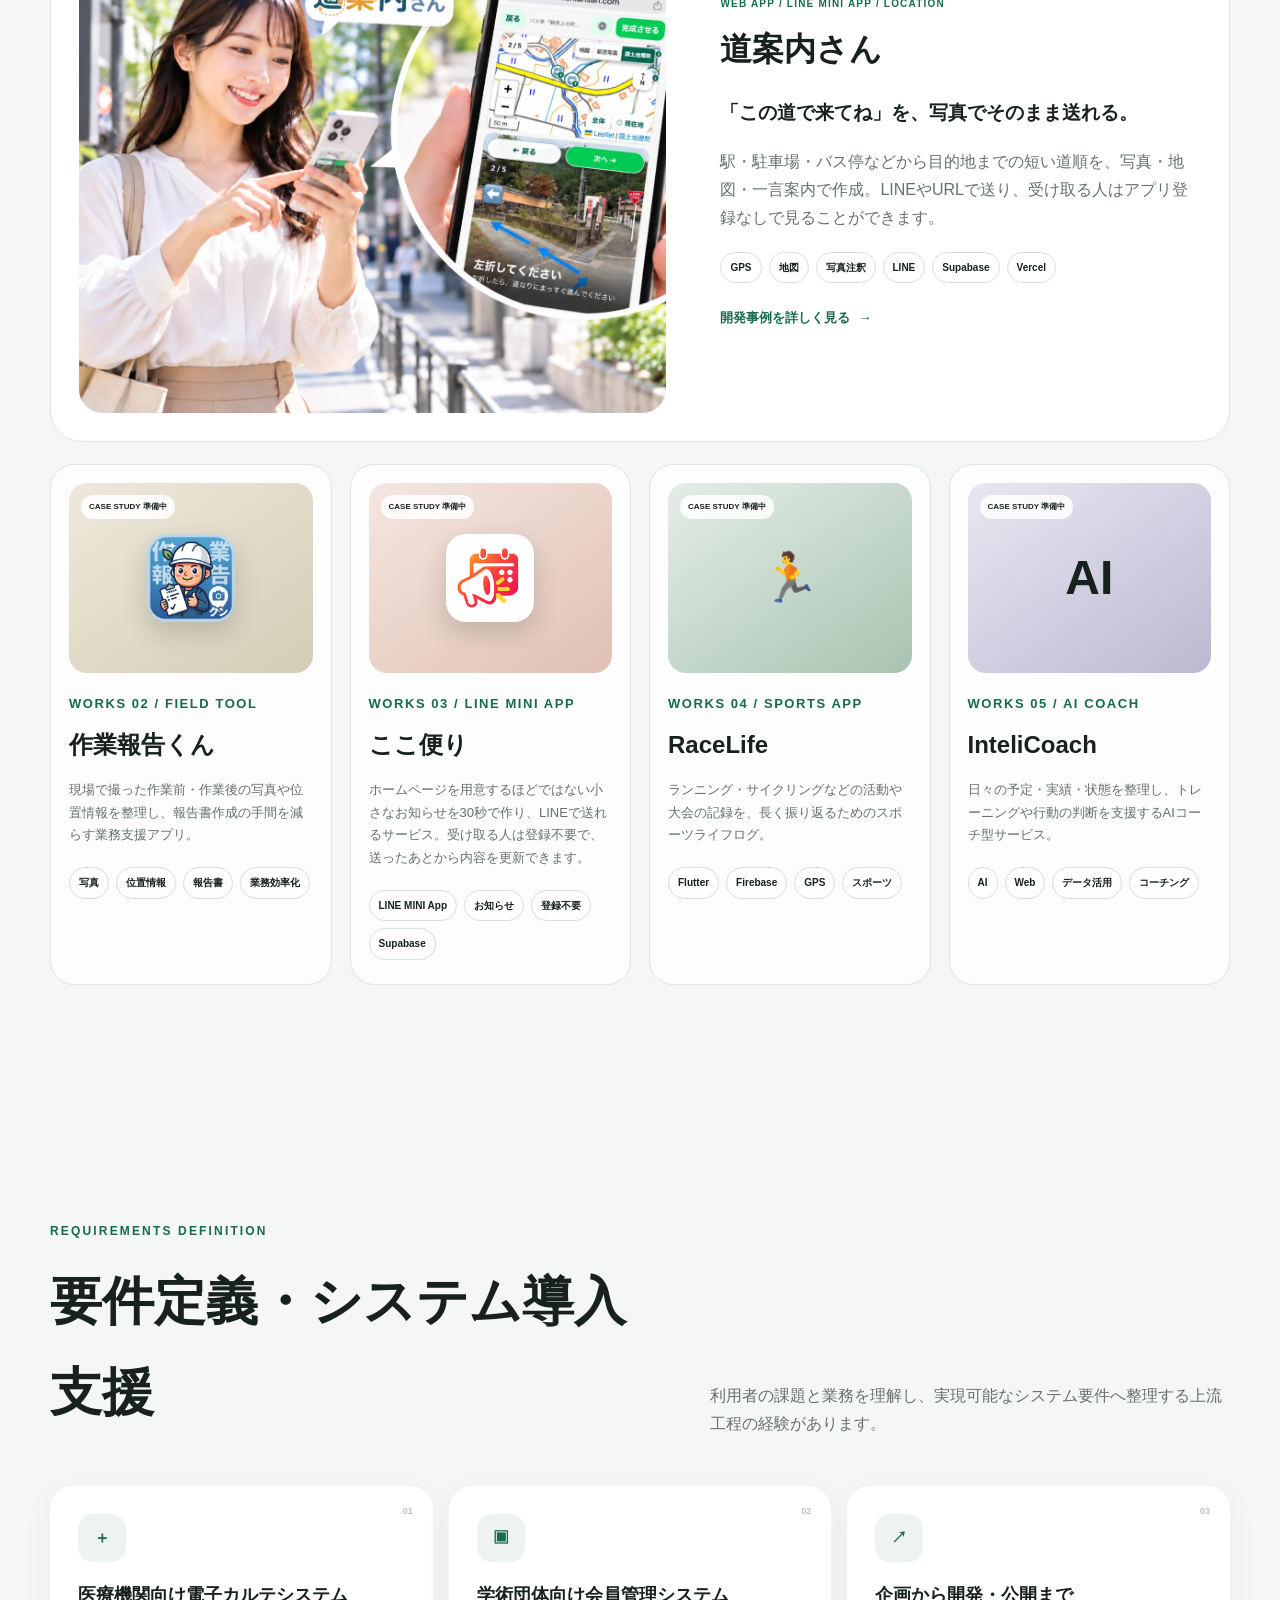
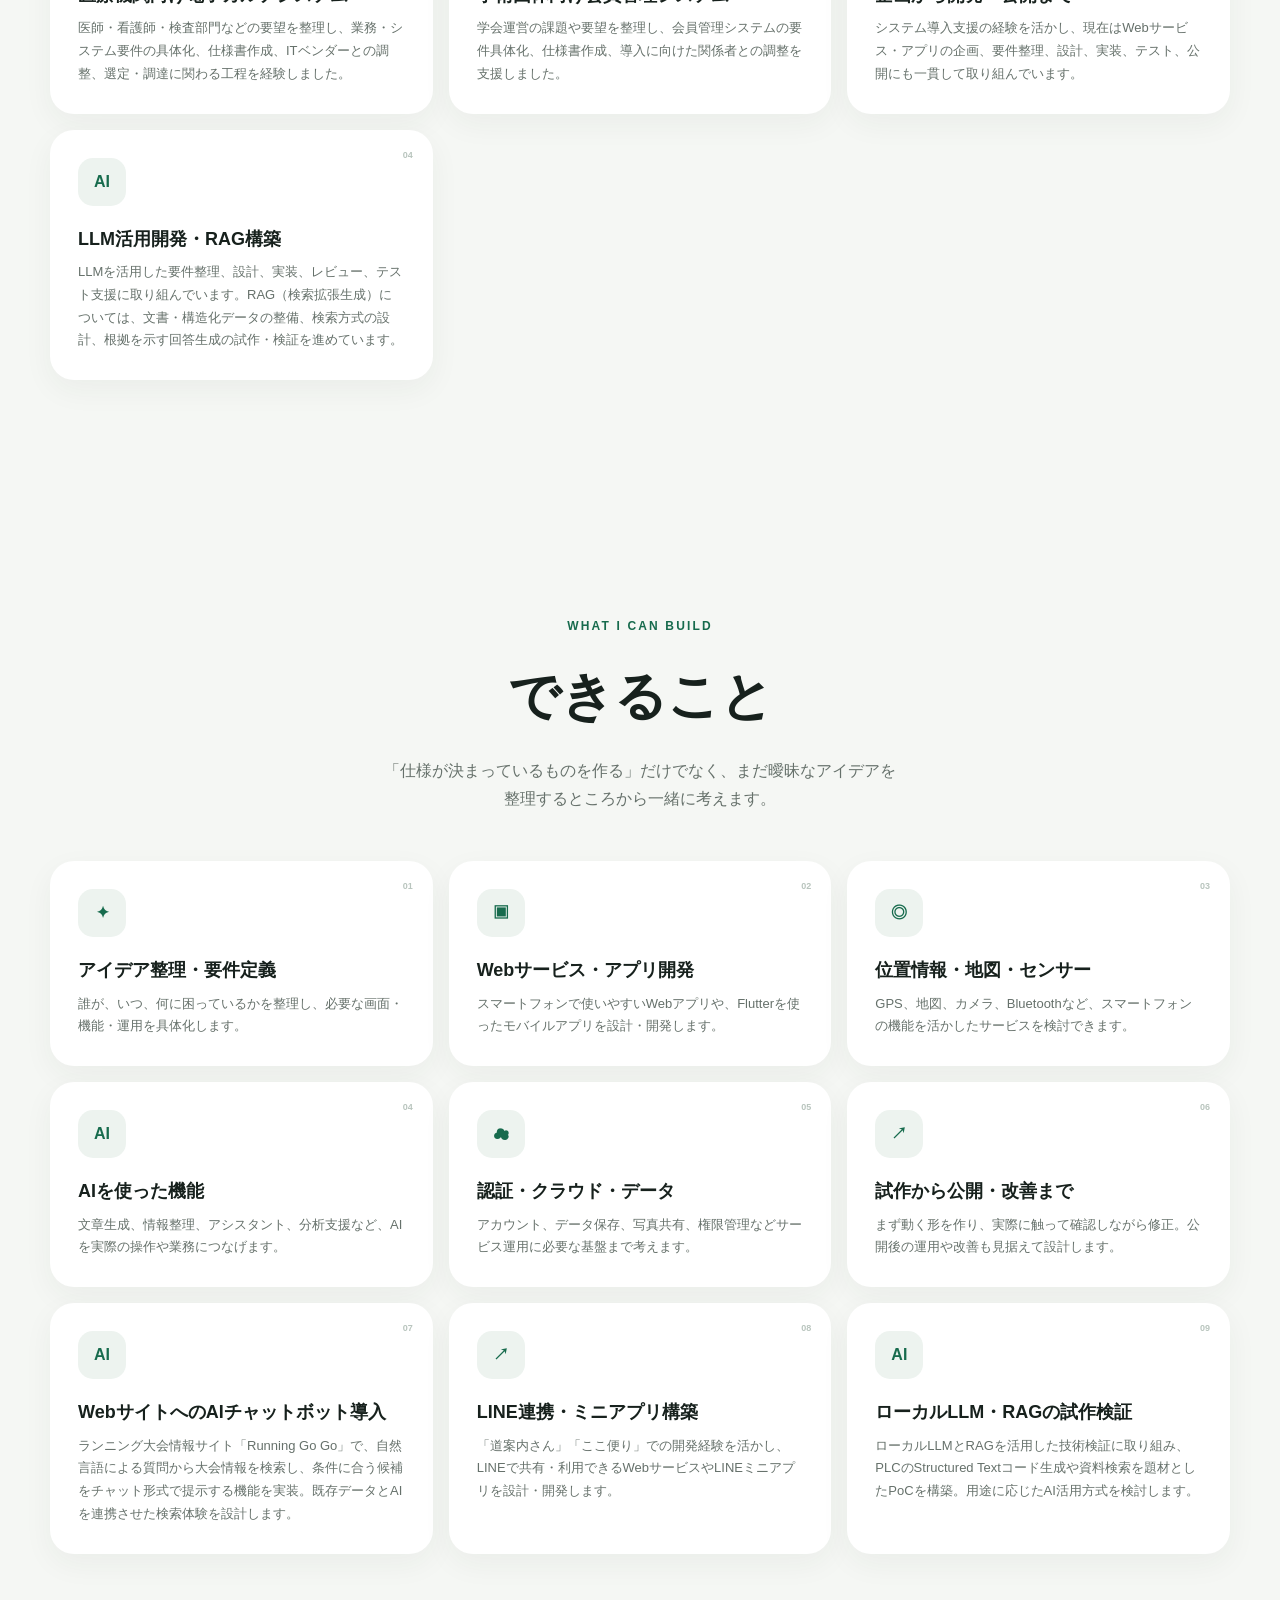
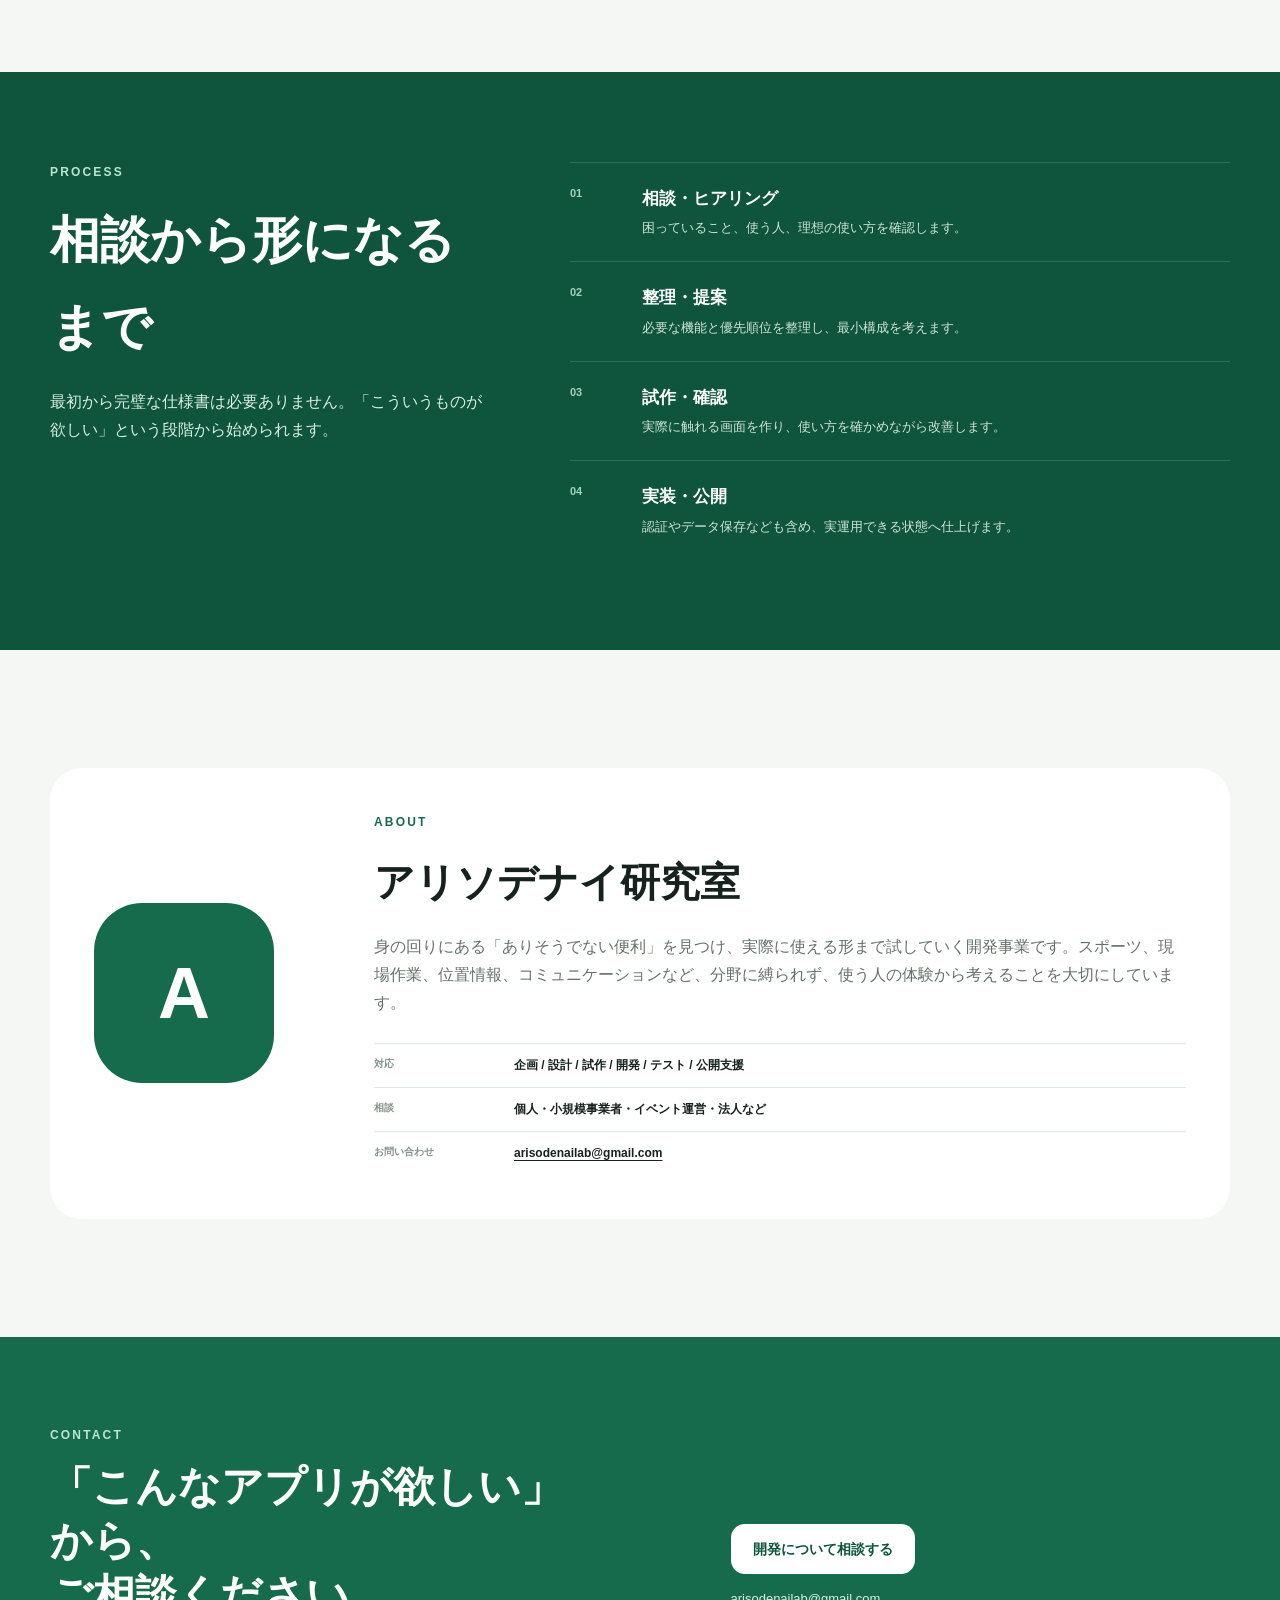
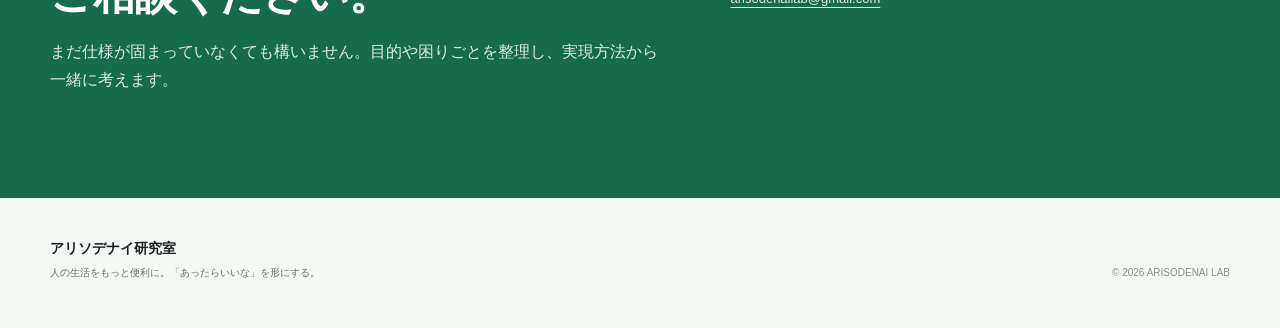
==== commit e57c61cf: "Add AI chatbot, LINE and local LLM skills to services" ====
--- a/index.html
+++ b/index.html
@@ -136,6 +136,9 @@
         <article><span class="service-no">04</span><div class="service-icon">AI</div><h3>AIを使った機能</h3><p>文章生成、情報整理、アシスタント、分析支援など、AIを実際の操作や業務につなげます。</p></article>
         <article><span class="service-no">05</span><div class="service-icon">☁</div><h3>認証・クラウド・データ</h3><p>アカウント、データ保存、写真共有、権限管理などサービス運用に必要な基盤まで考えます。</p></article>
         <article><span class="service-no">06</span><div class="service-icon">↗</div><h3>試作から公開・改善まで</h3><p>まず動く形を作り、実際に触って確認しながら修正。公開後の運用や改善も見据えて設計します。</p></article>
+        <article><span class="service-no">07</span><div class="service-icon">AI</div><h3>WebサイトへのAIチャットボット導入</h3><p>ランニング大会情報サイト「Running Go Go」で、自然言語による質問から大会情報を検索し、条件に合う候補をチャット形式で提示する機能を実装。既存データとAIを連携させた検索体験を設計します。</p></article>
+        <article><span class="service-no">08</span><div class="service-icon">↗</div><h3>LINE連携・ミニアプリ構築</h3><p>「道案内さん」「ここ便り」での開発経験を活かし、LINEで共有・利用できるWebサービスやLINEミニアプリを設計・開発します。</p></article>
+        <article><span class="service-no">09</span><div class="service-icon">AI</div><h3>ローカルLLM・RAGの試作検証</h3><p>ローカルLLMとRAGを活用した技術検証に取り組み、PLCのStructured Textコード生成や資料検索を題材としたPoCを構築。用途に応じたAI活用方式を検討します。</p></article>
       </div>
     </section>
 
